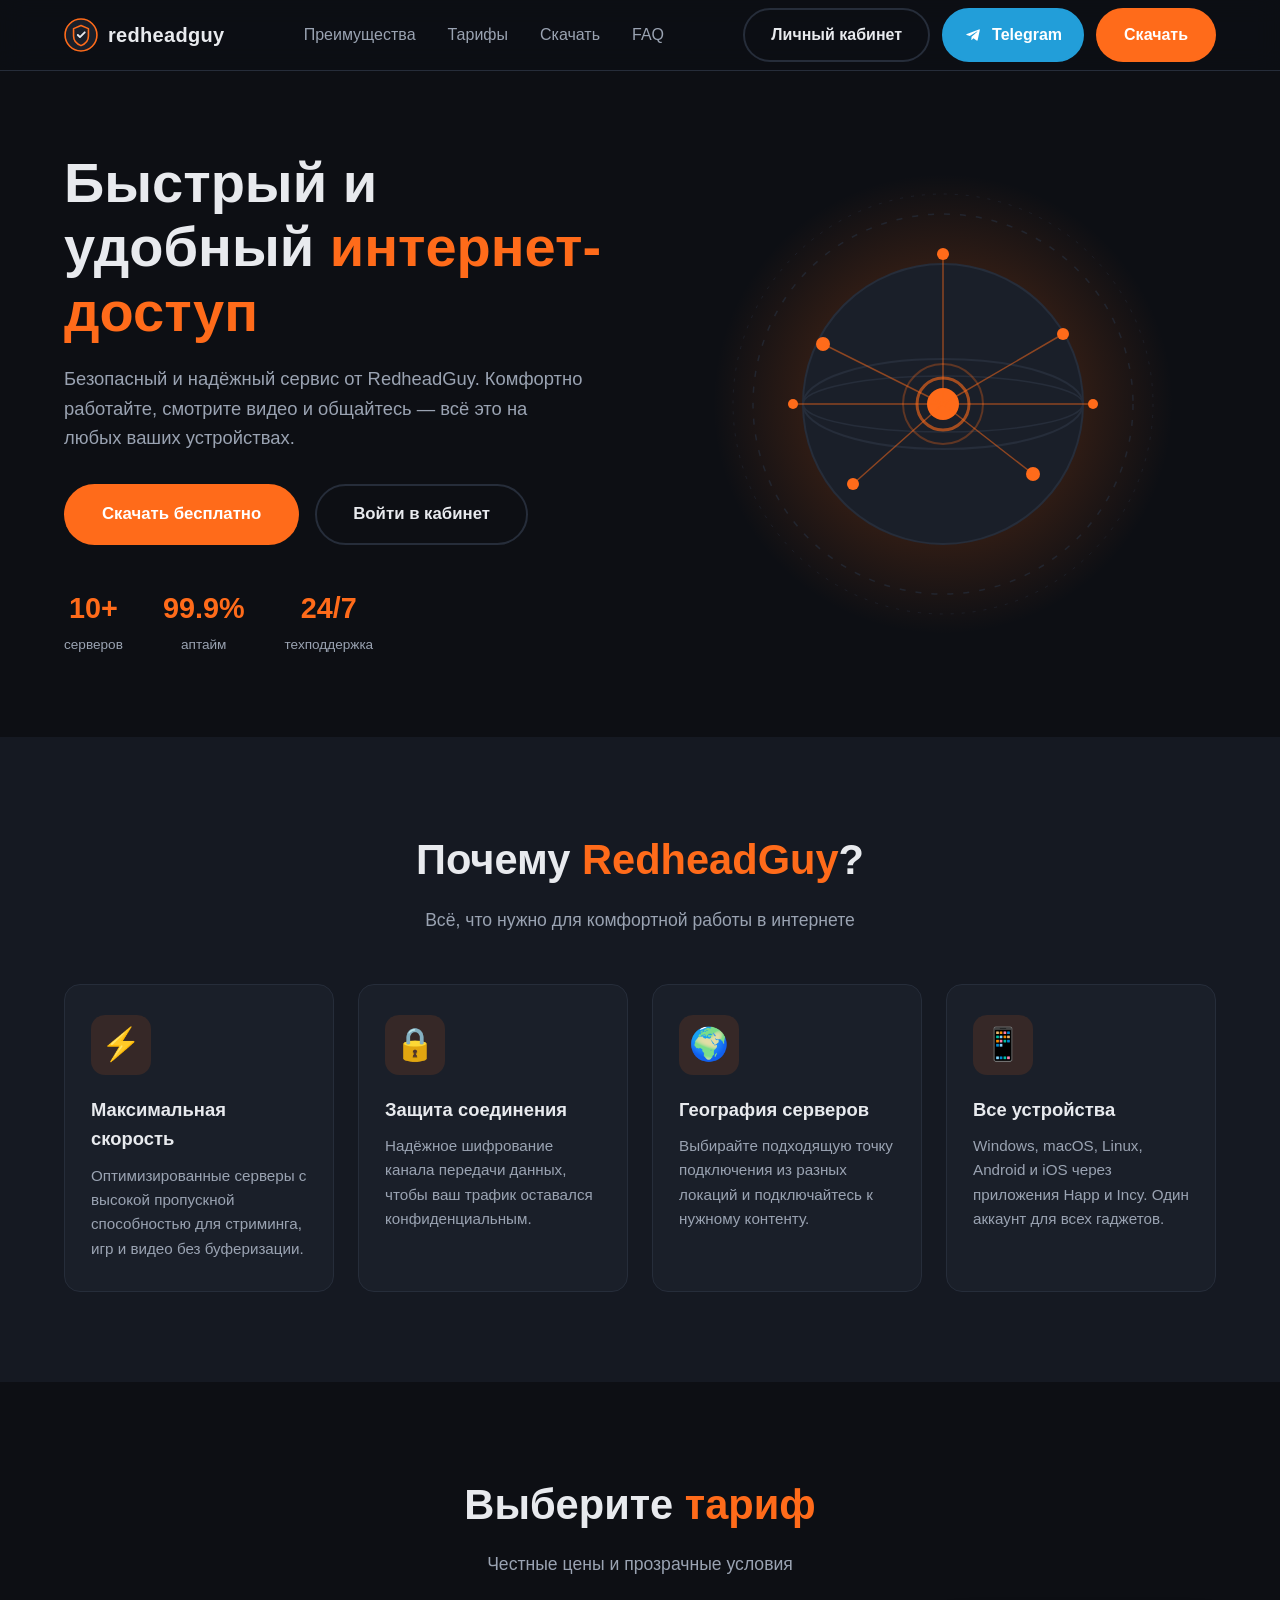
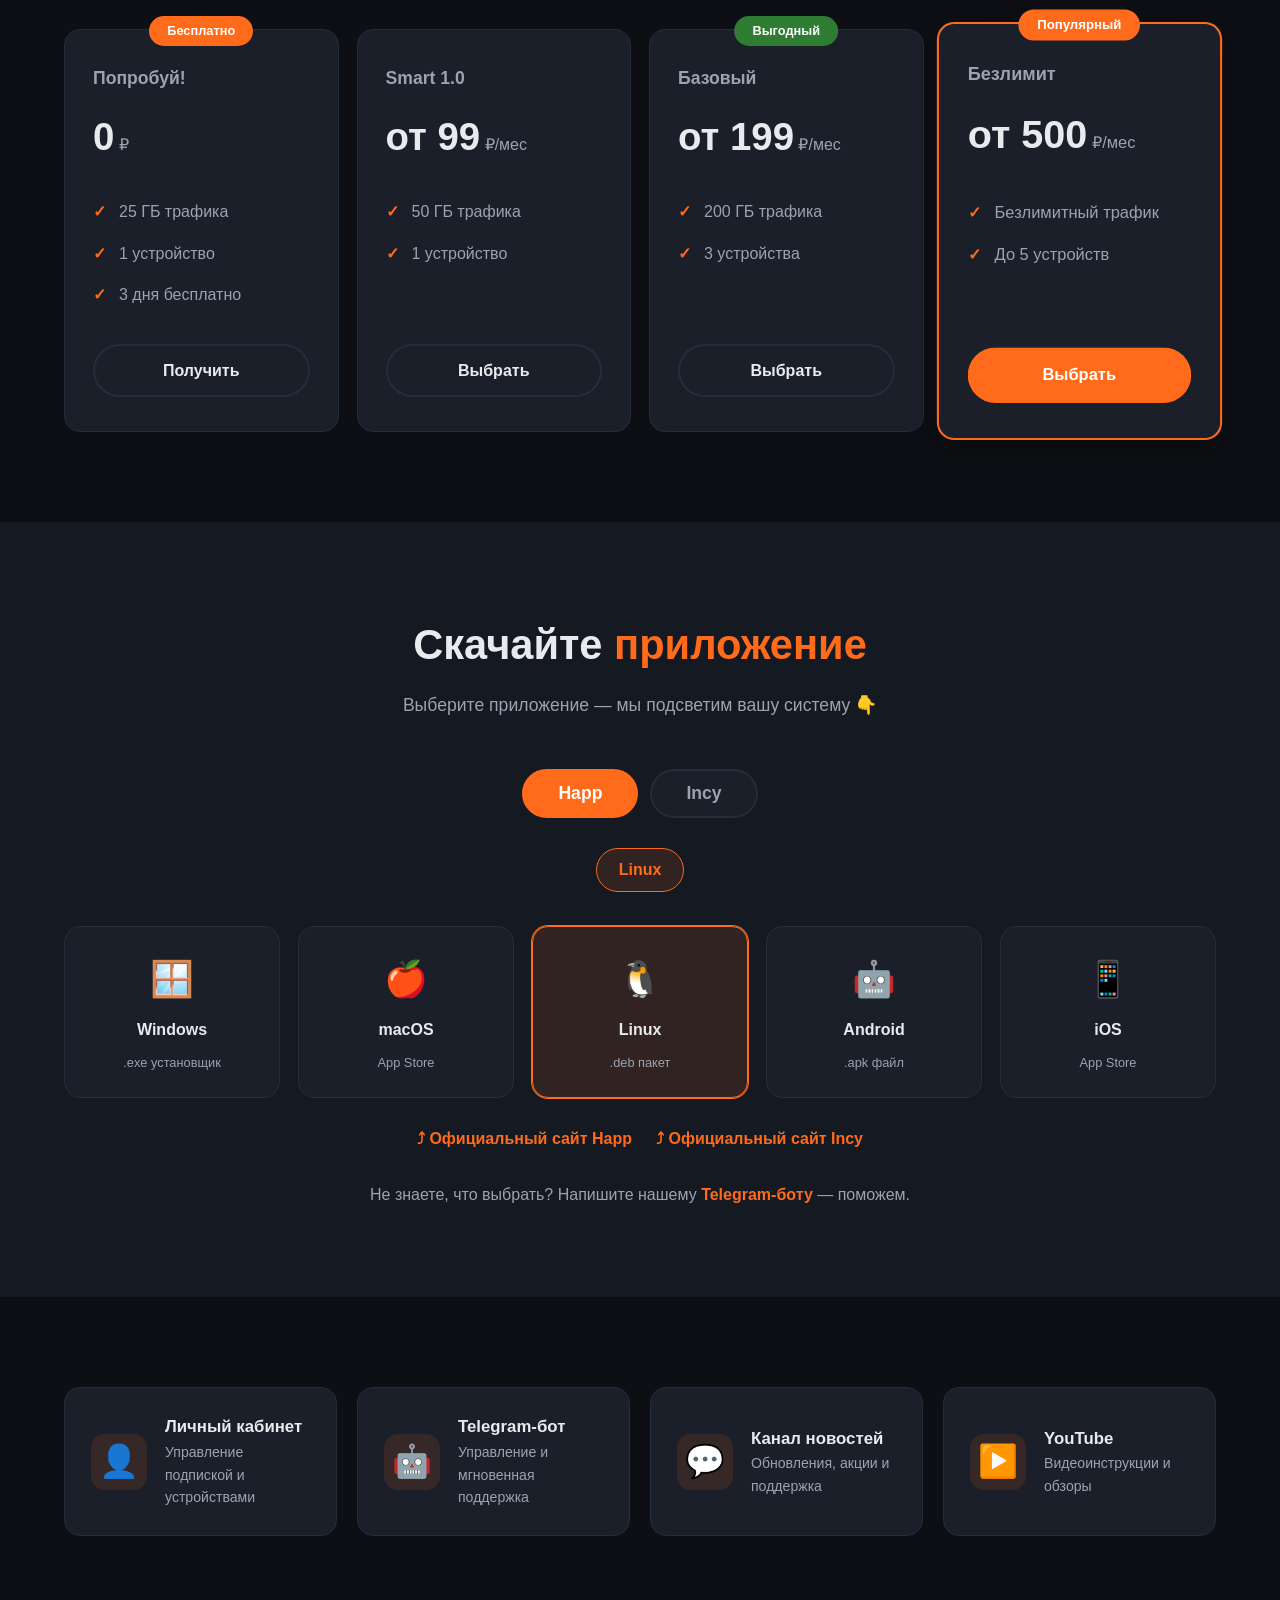
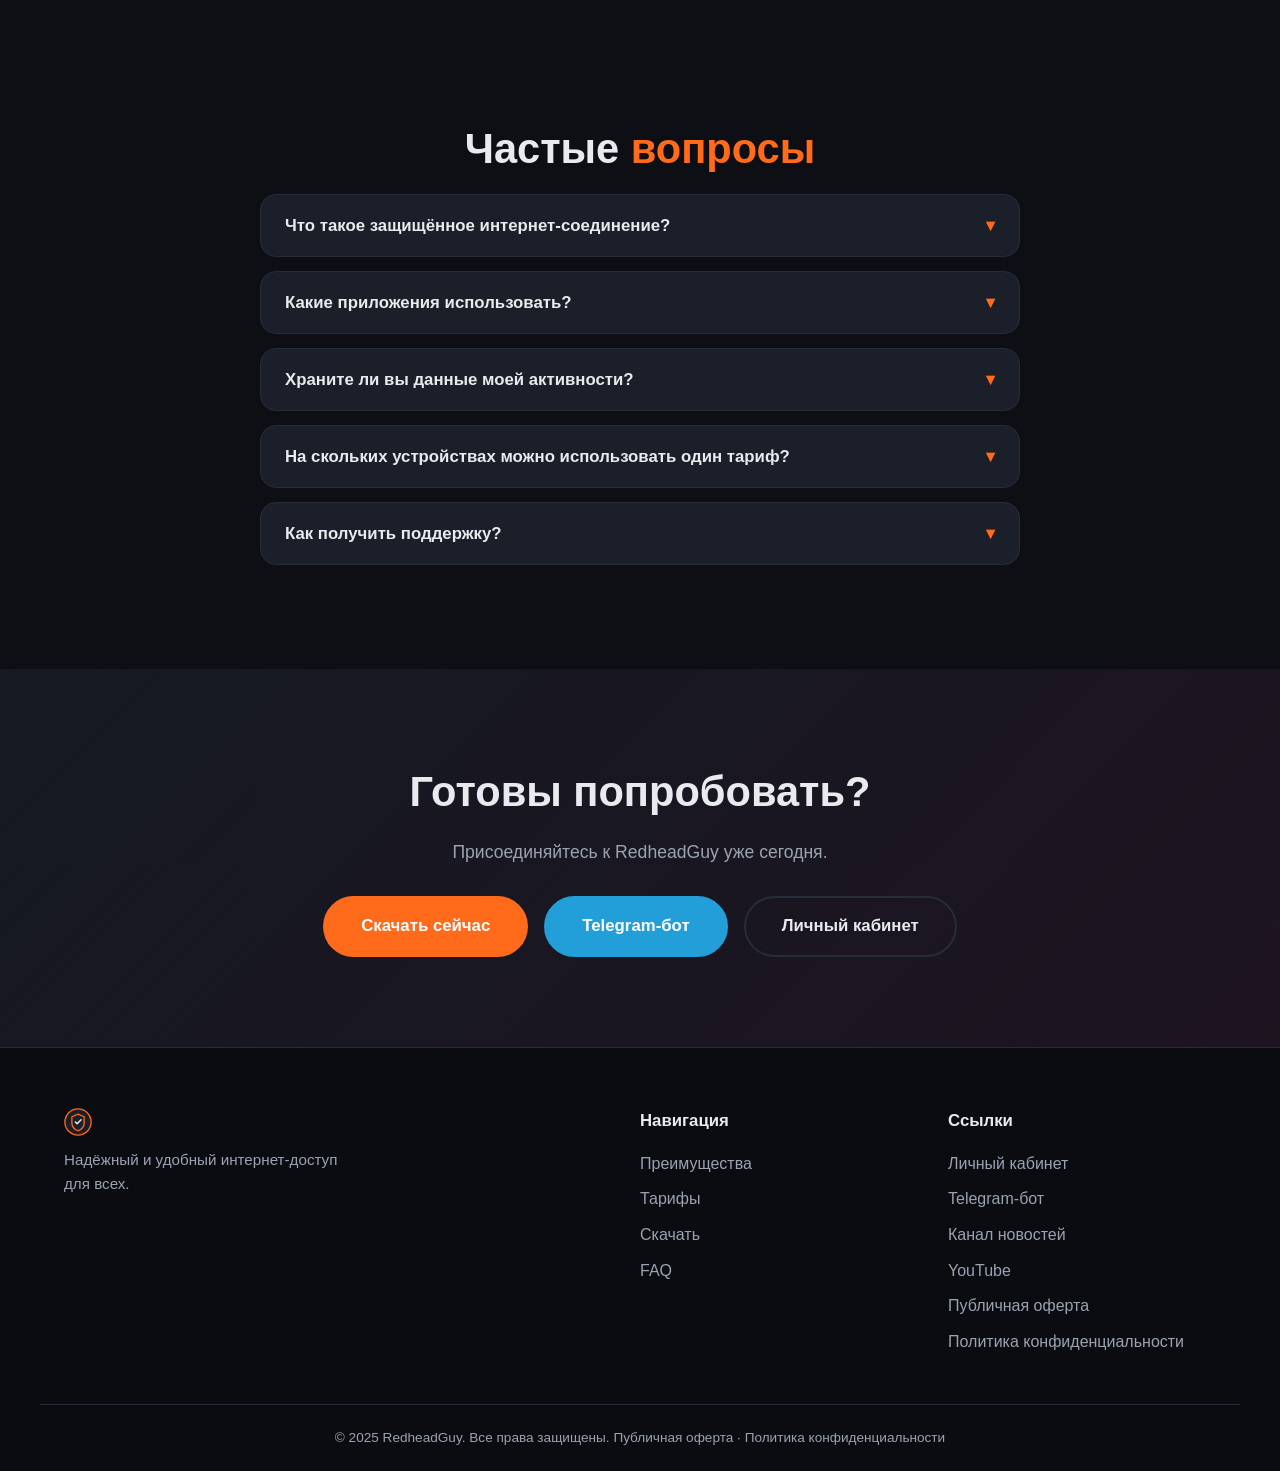
==== index.html @ c149d801 "Обновлены бейджи тарифов: Базовый-Выгодный, Безлимит-Популярный" ====
<!DOCTYPE html>
<html lang="ru">
<head>
  <meta charset="UTF-8" />
  <meta name="viewport" content="width=device-width, initial-scale=1.0" />
  <title>RedheadGuy — удобный и безопасный интернет-доступ</title>
  <meta name="description" content="RedheadGuy — быстрый и надёжный интернет-сервис. Комфортный доступ из любой точки, защита данных. Доступно на всех устройствах через приложения Happ и Incy." />

  <link rel="icon" type="image/svg+xml" href="assets/favicon.svg" />
  <link rel="stylesheet" href="css/style.css" />
</head>
<body>

  <header class="header" id="header">
    <div class="container header__inner">
      <a href="#" class="logo">
        <img src="assets/logo.svg" alt="RedheadGuy" class="logo__img" />
        <span class="logo__text">redheadguy</span>
      </a>

      <nav class="nav" id="nav">
        <a href="#features" class="nav__link">Преимущества</a>
        <a href="#pricing" class="nav__link">Тарифы</a>
        <a href="#download" class="nav__link">Скачать</a>
        <a href="#faq" class="nav__link">FAQ</a>
      </nav>

      <div class="header__actions">
        <a href="https://cabinet.redheadguy.ru/" target="_blank" rel="noopener" class="btn btn--ghost">Личный кабинет</a>
        <a href="https://t.me/redheadguy_bot" target="_blank" rel="noopener" class="btn btn--telegram btn--icon">
          <svg class="btn__icon" viewBox="0 0 24 24" width="18" height="18" fill="currentColor" aria-hidden="true">
            <path d="M9.78 18.65l.28-4.23 7.68-6.92c.34-.31-.07-.46-.52-.19L7.74 13.3 3.64 12c-.88-.25-.89-.86.2-1.3l15.97-6.16c.73-.33 1.43.18 1.15 1.3l-2.72 12.81c-.19.91-.74 1.13-1.5.71L12.6 16.3l-1.99 1.93c-.23.23-.42.42-.83.42z"/>
          </svg>
          Telegram
        </a>
        <a href="#download" class="btn btn--primary">Скачать</a>
        <button class="nav-toggle" id="navToggle" aria-label="Меню" aria-expanded="false">
          <span></span><span></span><span></span>
        </button>
      </div>
    </div>
  </header>

  <section class="hero">
    <div class="container hero__inner">
      <div class="hero__content">
        <h1 class="hero__title">
          Быстрый и удобный <span class="accent">интернет-доступ</span>
          
        </h1>
        <p class="hero__subtitle">
          Безопасный и надёжный сервис от RedheadGuy. Комфортно работайте,
          смотрите видео и общайтесь — всё это на любых ваших устройствах.
        </p>
        <div class="hero__buttons">
          <a href="#download" class="btn btn--primary btn--large">Скачать бесплатно</a>
          <a href="https://cabinet.redheadguy.ru/" target="_blank" rel="noopener" class="btn btn--ghost btn--large">Войти в кабинет</a>
        </div>
        <div class="hero__stats">
          <div class="stat">
            <span class="stat__num">10+</span>
            <span class="stat__label">серверов</span>
          </div>
          <div class="stat">
            <span class="stat__num">99.9%</span>
            <span class="stat__label">аптайм</span>
          </div>
          <div class="stat">
            <span class="stat__num">24/7</span>
            <span class="stat__label">техподдержка</span>
          </div>
        </div>
      </div>

      <div class="hero__visual">
        <img src="assets/hero-art.svg" alt="" class="hero__art" />
      </div>
    </div>
  </section>

  <section class="features section" id="features">
    <div class="container">
      <h2 class="section__title">Почему <span class="accent">RedheadGuy</span>?</h2>
      <p class="section__subtitle">Всё, что нужно для комфортной работы в интернете</p>

      <div class="features__grid">
        <div class="feature-card">
          <div class="feature-card__icon">⚡</div>
          <h3 class="feature-card__title">Максимальная скорость</h3>
          <p class="feature-card__text">Оптимизированные серверы с высокой пропускной способностью для стриминга, игр и видео без буферизации.</p>
        </div>

        <div class="feature-card">
          <div class="feature-card__icon">🔒</div>
          <h3 class="feature-card__title">Защита соединения</h3>
          <p class="feature-card__text">Надёжное шифрование канала передачи данных, чтобы ваш трафик оставался конфиденциальным.</p>
        </div>

        <div class="feature-card">
          <div class="feature-card__icon">🌍</div>
          <h3 class="feature-card__title">География серверов</h3>
          <p class="feature-card__text">Выбирайте подходящую точку подключения из разных локаций и подключайтесь к нужному контенту.</p>
        </div>

        <div class="feature-card">
          <div class="feature-card__icon">📱</div>
          <h3 class="feature-card__title">Все устройства</h3>
          <p class="feature-card__text">Windows, macOS, Linux, Android и iOS через приложения Happ и Incy. Один аккаунт для всех гаджетов.</p>
        </div>
      </div>
    </div>
  </section>

  <section class="pricing section" id="pricing">
    <div class="container">
      <h2 class="section__title">Выберите <span class="accent">тариф</span></h2>
      <p class="section__subtitle">Честные цены и прозрачные условия</p>

      <div class="pricing__grid pricing__grid--4">

        <!-- Попробуй -->
        <div class="price-card price-card--try">
          <span class="price-card__badge">Бесплатно</span>
          <h3 class="price-card__name">Попробуй!</h3>
          <div class="price-card__cost">
            <span class="price-card__value">0</span>
            <span class="price-card__currency">₽</span>
          </div>
          <ul class="price-card__list">
            <li>25 ГБ трафика</li>
            <li>1 устройство</li>
            <li>3 дня бесплатно</li>
          </ul>
          <a href="https://t.me/redheadguy_bot" target="_blank" rel="noopener" class="btn btn--outline price-card__btn">Получить</a>
        </div>

        <!-- Smart 1.0 -->
        <div class="price-card">
          <h3 class="price-card__name">Smart 1.0</h3>
          <div class="price-card__cost">
            <span class="price-card__value">от 99</span>
            <span class="price-card__currency">₽/мес</span>
          </div>
          <ul class="price-card__list">
            <li>50 ГБ трафика</li>
            <li>1 устройство</li>
          </ul>
          <a href="https://cabinet.redheadguy.ru/" target="_blank" rel="noopener" class="btn btn--outline price-card__btn">Выбрать</a>
        </div>

        <!-- Базовый -->
        <div class="price-card">
          <span class="price-card__badge price-card__badge--alt">Выгодный</span>
          <h3 class="price-card__name">Базовый</h3>
          <div class="price-card__cost">
            <span class="price-card__value">от 199</span>
            <span class="price-card__currency">₽/мес</span>
          </div>
          <ul class="price-card__list">
            <li>200 ГБ трафика</li>
            <li>3 устройства</li>
          </ul>
          <a href="https://cabinet.redheadguy.ru/" target="_blank" rel="noopener" class="btn btn--outline price-card__btn">Выбрать</a>
        </div>

        <!-- Безлимит (популярный) -->
        <div class="price-card price-card--featured">
          <span class="price-card__badge">Популярный</span>
          <h3 class="price-card__name">Безлимит</h3>
          <div class="price-card__cost">
            <span class="price-card__value">от 500</span>
            <span class="price-card__currency">₽/мес</span>
          </div>
          <ul class="price-card__list">
            <li>Безлимитный трафик</li>
            <li>До 5 устройств</li>
          </ul>
          <a href="https://cabinet.redheadguy.ru/" target="_blank" rel="noopener" class="btn btn--primary price-card__btn">Выбрать</a>
        </div>
      </div>
    </div>
  </section>

  <section class="download section" id="download">
    <div class="container">
      <h2 class="section__title">Скачайте <span class="accent">приложение</span></h2>
      <p class="section__subtitle">Выберите приложение — мы подсветим вашу систему 👇</p>

      <!-- Переключатель приложений -->
      <div class="app-tabs">
        <button class="app-tab app-tab--active" data-app="happ">Happ</button>
        <button class="app-tab" data-app="incy">Incy</button>
      </div>

      <div class="download__os-hint" id="osHint">
        <span class="download__os-name" id="osName">Ваша система</span>
      </div>

      <!-- Happ -->
      <div class="download__grid download__grid--active" data-app-panel="happ">
        <a href="https://github.com/Happ-proxy/happ-desktop/releases/latest/download/setup-Happ.x64.exe" target="_blank" rel="noopener" class="dl-card" data-os="Windows">
          <div class="dl-card__icon">🪟</div>
          <span class="dl-card__name">Windows</span>
          <span class="dl-card__desc">.exe установщик</span>
        </a>

        <a href="https://apps.apple.com/ru/app/happ-proxy-utility/id6783623643" target="_blank" rel="noopener" class="dl-card" data-os="macOS">
          <div class="dl-card__icon">🍎</div>
          <span class="dl-card__name">macOS</span>
          <span class="dl-card__desc">App Store</span>
        </a>

        <a href="https://github.com/Happ-proxy/happ-desktop/releases/latest/download/Happ.linux.x64.deb" target="_blank" rel="noopener" class="dl-card" data-os="Linux">
          <div class="dl-card__icon">🐧</div>
          <span class="dl-card__name">Linux</span>
          <span class="dl-card__desc">.deb пакет</span>
        </a>

        <a href="https://github.com/Happ-proxy/happ-android/releases/latest/download/Happ.apk" target="_blank" rel="noopener" class="dl-card" data-os="Android">
          <div class="dl-card__icon">🤖</div>
          <span class="dl-card__name">Android</span>
          <span class="dl-card__desc">.apk файл</span>
        </a>

        <a href="https://apps.apple.com/ru/app/happ-proxy-utility/id6783623643" target="_blank" rel="noopener" class="dl-card" data-os="iOS">
          <div class="dl-card__icon">📱</div>
          <span class="dl-card__name">iOS</span>
          <span class="dl-card__desc">App Store</span>
        </a>
      </div>

      <!-- Incy -->
      <div class="download__grid" data-app-panel="incy">
        <a href="https://github.com/INCY-DEV/incy-platforms/releases" target="_blank" rel="noopener" class="dl-card" data-os="Windows">
          <div class="dl-card__icon">🪟</div>
          <span class="dl-card__name">Windows</span>
          <span class="dl-card__desc">смотреть релизы</span>
        </a>

        <a href="https://github.com/INCY-DEV/incy-platforms/releases" target="_blank" rel="noopener" class="dl-card" data-os="macOS">
          <div class="dl-card__icon">🍎</div>
          <span class="dl-card__name">macOS</span>
          <span class="dl-card__desc">смотреть релизы</span>
        </a>

        <a href="https://github.com/INCY-DEV/incy-platforms/releases" target="_blank" rel="noopener" class="dl-card" data-os="Linux">
          <div class="dl-card__icon">🐧</div>
          <span class="dl-card__name">Linux</span>
          <span class="dl-card__desc">смотреть релизы</span>
        </a>

        <a href="https://play.google.com/store/apps/details?id=llc.itdev.incy&hl=ru" target="_blank" rel="noopener" class="dl-card" data-os="Android">
          <div class="dl-card__icon">🤖</div>
          <span class="dl-card__name">Android</span>
          <span class="dl-card__desc">Google Play</span>
        </a>

        <a href="https://apps.apple.com/us/app/incy/id6756943388" target="_blank" rel="noopener" class="dl-card" data-os="iOS">
          <div class="dl-card__icon">📱</div>
          <span class="dl-card__name">iOS</span>
          <span class="dl-card__desc">App Store</span>
        </a>
      </div>

      <div class="app-sites">
        <a href="https://www.happ.su/main/ru" target="_blank" rel="noopener" class="app-site">⤴ Официальный сайт Happ</a>
        <a href="https://incy.cc/" target="_blank" rel="noopener" class="app-site">⤴ Официальный сайт Incy</a>
      </div>

      <p class="download__note">
        Не знаете, что выбрать? Напишите нашему <a href="https://t.me/redheadguy_bot" target="_blank" rel="noopener">Telegram-боту</a> — поможем.
      </p>
    </div>
  </section>

  <section class="links section">
    <div class="container links__grid">
      <a href="https://cabinet.redheadguy.ru/" target="_blank" rel="noopener" class="link-card">
        <div class="link-card__icon">👤</div>
        <div class="link-card__info">
          <h3 class="link-card__title">Личный кабинет</h3>
          <p class="link-card__text">Управление подпиской и устройствами</p>
        </div>
      </a>

      <a href="https://t.me/redheadguy_bot" target="_blank" rel="noopener" class="link-card">
        <div class="link-card__icon">🤖</div>
        <div class="link-card__info">
          <h3 class="link-card__title">Telegram-бот</h3>
          <p class="link-card__text">Управление и мгновенная поддержка</p>
        </div>
      </a>

      <a href="https://t.me/+WFtEtlUOzMc1NTAy" target="_blank" rel="noopener" class="link-card">
        <div class="link-card__icon">💬</div>
        <div class="link-card__info">
          <h3 class="link-card__title">Канал новостей</h3>
          <p class="link-card__text">Обновления, акции и поддержка</p>
        </div>
      </a>

      <a href="https://www.youtube.com/channel/UCjN3skKnPLDifWg9TrlGOgA/" target="_blank" rel="noopener" class="link-card">
        <div class="link-card__icon">▶️</div>
        <div class="link-card__info">
          <h3 class="link-card__title">YouTube</h3>
          <p class="link-card__text">Видеоинструкции и обзоры</p>
        </div>
      </a>
    </div>
  </section>

  <section class="faq section" id="faq">
    <div class="container">
      <h2 class="section__title">Частые <span class="accent">вопросы</span></h2>

      <div class="faq__list">
        <div class="faq-item">
          <button class="faq-item__question">Что такое защищённое интернет-соединение?<span class="faq-item__arrow">▾</span></button>
          <div class="faq-item__answer">Сервис создаёт защищённый канал между вашим устройством и интернетом, повышая безопасность передачи данных и позволяя подключаться через оптимальную точку доступа.</div>
        </div>

        <div class="faq-item">
          <button class="faq-item__question">Какие приложения использовать?<span class="faq-item__arrow">▾</span></button>
          <div class="faq-item__answer">Для подключения рекомендуем приложения <a href="https://www.happ.su/main/ru" target="_blank" rel="noopener">Happ</a> или <a href="https://incy.cc/" target="_blank" rel="noopener">Incy</a> — они доступны на всех платформах: Windows, macOS, Linux, Android и iOS.</div>
        </div>

        <div class="faq-item">
          <button class="faq-item__question">Храните ли вы данные моей активности?<span class="faq-item__arrow">▾</span></button>
          <div class="faq-item__answer">Нет. Мы не сохраняем информацию о том, какие сайты вы посещаете и какой контент просматриваете, и не передаём её третьим лицам.</div>
        </div>

        <div class="faq-item">
          <button class="faq-item__question">На скольких устройствах можно использовать один тариф?<span class="faq-item__arrow">▾</span></button>
          <div class="faq-item__answer">Всё зависит от тарифа: на тарифе «Smart 1.0» — 1 устройство, на «Базовом» — до 3 устройств, а на «Безлимите» — до 5. Также есть бесплатный вариант «Попробуй» для теста.</div>
        </div>

        <div class="faq-item">
          <button class="faq-item__question">Как получить поддержку?<span class="faq-item__arrow">▾</span></button>
          <div class="faq-item__answer">Напишите нашему Telegram-боту <a href="https://t.me/redheadguy_bot" target="_blank" rel="noopener">@redheadguy_bot</a> или присоединитесь к нашему <a href="https://t.me/+WFtEtlUOzMc1NTAy" target="_blank" rel="noopener">каналу поддержки</a> — ответим быстро и поможем решить любую проблему.</div>
        </div>
      </div>
    </div>
  </section>

  <section class="cta section">
    <div class="container cta__inner">
      <h2 class="cta__title">Готовы попробовать?</h2>
      <p class="cta__text">Присоединяйтесь к RedheadGuy уже сегодня.</p>
      <div class="cta__buttons">
        <a href="#download" class="btn btn--primary btn--large">Скачать сейчас</a>
        <a href="https://t.me/redheadguy_bot" target="_blank" rel="noopener" class="btn btn--telegram btn--large">Telegram-бот</a>
        <a href="https://cabinet.redheadguy.ru/" target="_blank" rel="noopener" class="btn btn--ghost btn--large">Личный кабинет</a>
      </div>
    </div>
  </section>

  <footer class="footer">
    <div class="container footer__inner">
      <div class="footer__brand">
        <img src="assets/logo.svg" alt="" class="footer__logo" />
        <p class="footer__desc">Надёжный и удобный интернет-доступ для всех.</p>
      </div>

      <div class="footer__col">
        <h4 class="footer__heading">Навигация</h4>
        <a href="#features" class="footer__link">Преимущества</a>
        <a href="#pricing" class="footer__link">Тарифы</a>
        <a href="#download" class="footer__link">Скачать</a>
        <a href="#faq" class="footer__link">FAQ</a>
      </div>

      <div class="footer__col">
        <h4 class="footer__heading">Ссылки</h4>
        <a href="https://cabinet.redheadguy.ru/" target="_blank" rel="noopener" class="footer__link">Личный кабинет</a>
        <a href="https://t.me/redheadguy_bot" target="_blank" rel="noopener" class="footer__link">Telegram-бот</a>
        <a href="https://t.me/+WFtEtlUOzMc1NTAy" target="_blank" rel="noopener" class="footer__link">Канал новостей</a>
        <a href="https://www.youtube.com/channel/UCjN3skKnPLDifWg9TrlGOgA/" target="_blank" rel="noopener" class="footer__link">YouTube</a>
        <a href="offer.html" class="footer__link">Публичная оферта</a>
        <a href="privacy.html" class="footer__link">Политика конфиденциальности</a>
      </div>
    </div>
    <div class="container footer__bottom">
      <span>© 2025 RedheadGuy. Все права защищены.</span>
      <span class="footer__legal"><a href="offer.html">Публичная оферта</a> · <a href="privacy.html">Политика конфиденциальности</a></span>
    </div>
  </footer>

  <script src="js/main.js"></script>
</body>
</html>
---- css/style.css ----
/* ============================================
   Uncensored — тёмная тема с оранжевым акцентом
   ============================================ */

/* ---------- Переменные / цвета ---------- */
:root {
  --bg: #0d0f14;            /* основной фон */
  --bg-alt: #151922;        /* вторичный фон */
  --bg-card: #1a1f29;       /* фон карточек */
  --border: #262d3a;        /* границы */
  --text: #e8eaee;          /* основной текст */
  --text-muted: #9aa3b2;    /* приглушённый текст */
  --accent: #ff6b1a;        /* оранжевый акцент */
  --accent-hover: #ff8438;
  --accent-soft: rgba(255, 107, 26, 0.12);
  --radius: 16px;
  --shadow: 0 8px 30px rgba(0, 0, 0, 0.35);
  --transition: 0.25s ease;
}

* { margin: 0; padding: 0; box-sizing: border-box; }

html { scroll-behavior: smooth; }

body {
  font-family: -apple-system, BlinkMacSystemFont, "Segoe UI", Roboto, Helvetica, Arial, sans-serif;
  background: var(--bg);
  color: var(--text);
  line-height: 1.6;
  overflow-x: hidden;
}

img { max-width: 100%; display: block; }
a { color: inherit; text-decoration: none; }

.container {
  width: 100%;
  max-width: 1200px;
  margin: 0 auto;
  padding: 0 24px;
}

.section { padding: 90px 0; }

.accent { color: var(--accent); }

.section__title {
  font-size: clamp(1.8rem, 4vw, 2.6rem);
  font-weight: 800;
  text-align: center;
  margin-bottom: 12px;
}

.section__subtitle {
  text-align: center;
  color: var(--text-muted);
  font-size: 1.1rem;
  margin-bottom: 50px;
}

/* ---------- Кнопки ---------- */
.btn {
  display: inline-flex;
  align-items: center;
  justify-content: center;
  gap: 8px;
  padding: 12px 26px;
  border-radius: 999px;
  font-weight: 600;
  font-size: 1rem;
  cursor: pointer;
  border: 2px solid transparent;
  transition: var(--transition);
  white-space: nowrap;
}

.btn--primary {
  background: var(--accent);
  color: #fff;
}
.btn--primary:hover { background: var(--accent-hover); transform: translateY(-2px); }

.btn--ghost {
  background: transparent;
  border-color: var(--border);
  color: var(--text);
}
.btn--ghost:hover { border-color: var(--accent); color: var(--accent); }

.btn--telegram {
  background: #229ed9;
  border-color: #229ed9;
  color: #fff;
}
.btn--telegram:hover { background: #1d8cc0; border-color: #1d8cc0; transform: translateY(-2px); }

.btn--icon { padding: 12px 20px; }
.btn__icon { margin-right: 2px; }

.btn--outline {
  background: transparent;
  border: 2px solid var(--border);
  color: var(--text);
  width: 100%;
}
.btn--outline:hover { border-color: var(--accent); color: var(--accent); }

.btn--large { padding: 15px 36px; font-size: 1.05rem; }

/* ---------- Шапка ---------- */
.header {
  position: sticky;
  top: 0;
  z-index: 100;
  background: rgba(13, 15, 20, 0.85);
  backdrop-filter: blur(12px);
  border-bottom: 1px solid var(--border);
}

.header__inner {
  display: flex;
  align-items: center;
  justify-content: space-between;
  height: 70px;
}

.logo { display: flex; align-items: center; gap: 10px; }
.logo__img { width: 34px; height: 34px; }
.logo__text { font-weight: 800; font-size: 1.25rem; letter-spacing: 0.3px; }

.nav { display: flex; gap: 32px; }
.nav__link {
  color: var(--text-muted);
  font-weight: 500;
  transition: var(--transition);
}
.nav__link:hover { color: var(--accent); }

.header__actions { display: flex; align-items: center; gap: 12px; }

.nav-toggle {
  display: none;
  background: none;
  border: none;
  cursor: pointer;
  flex-direction: column;
  gap: 5px;
  padding: 6px;
}
.nav-toggle span {
  width: 24px;
  height: 2px;
  background: var(--text);
  transition: var(--transition);
}

/* ---------- Hero ---------- */
.hero { padding: 80px 0; position: relative; overflow: hidden; }

.hero__inner {
  display: grid;
  grid-template-columns: 1fr 1fr;
  align-items: center;
  gap: 60px;
}

.hero__title {
  font-size: clamp(2.2rem, 5vw, 3.5rem);
  font-weight: 800;
  line-height: 1.15;
  margin-bottom: 20px;
}

.hero__subtitle {
  font-size: 1.15rem;
  color: var(--text-muted);
  margin-bottom: 32px;
  max-width: 520px;
}

.hero__buttons { display: flex; gap: 16px; flex-wrap: wrap; margin-bottom: 40px; }

.hero__stats { display: flex; gap: 40px; }
.stat { text-align: center; }
.stat__num { font-size: 1.8rem; font-weight: 800; color: var(--accent); display: block; }
.stat__label { font-size: 0.85rem; color: var(--text-muted); }

.hero__art { width: 100%; max-width: 480px; margin: 0 auto; }

/* ---------- Преимущества ---------- */
.features { background: var(--bg-alt); }

.features__grid {
  display: grid;
  grid-template-columns: repeat(4, 1fr);
  gap: 24px;
}

.feature-card {
  background: var(--bg-card);
  border: 1px solid var(--border);
  border-radius: var(--radius);
  padding: 30px 26px;
  transition: var(--transition);
}
.feature-card:hover { transform: translateY(-6px); border-color: var(--accent); }

.feature-card__icon {
  font-size: 2rem;
  width: 60px;
  height: 60px;
  display: flex;
  align-items: center;
  justify-content: center;
  background: var(--accent-soft);
  border-radius: 14px;
  margin-bottom: 20px;
}

.feature-card__title { font-size: 1.15rem; font-weight: 700; margin-bottom: 10px; }
.feature-card__text { color: var(--text-muted); font-size: 0.95rem; }

/* ---------- Тарифы ---------- */
.pricing__grid {
  display: grid;
  grid-template-columns: repeat(3, 1fr);
  gap: 24px;
  align-items: stretch;
}

.pricing__grid--4 { grid-template-columns: repeat(4, 1fr); gap: 18px; }

.price-card--try { border-style: dashed; }
.price-card--try:hover { border-color: var(--accent); }

.price-card {
  background: var(--bg-card);
  border: 1px solid var(--border);
  border-radius: var(--radius);
  padding: 34px 28px;
  display: flex;
  flex-direction: column;
  position: relative;
  transition: var(--transition);
}

.price-card--featured {
  border-color: var(--accent);
  box-shadow: 0 0 0 1px var(--accent), var(--shadow);
  transform: scale(1.03);
}

.price-card__badge {
  position: absolute;
  top: -14px;
  left: 50%;
  transform: translateX(-50%);
  background: var(--accent);
  color: #fff;
  padding: 5px 18px;
  border-radius: 999px;
  font-size: 0.8rem;
  font-weight: 700;
  white-space: nowrap;
}

.price-card__badge--alt {
  background: #2e7d32; /* зелёный для «Выгодный» */
}

.price-card__name { font-size: 1.1rem; font-weight: 600; color: var(--text-muted); margin-bottom: 14px; }

.price-card__cost { margin-bottom: 24px; }
.price-card__value { font-size: 2.4rem; font-weight: 800; }
.price-card__currency { color: var(--text-muted); }

.price-card__list { list-style: none; margin-bottom: 28px; flex: 1; }
.price-card__list li {
  padding: 8px 0;
  padding-left: 26px;
  position: relative;
  color: var(--text-muted);
}
.price-card__list li::before {
  content: "✓";
  color: var(--accent);
  position: absolute;
  left: 0;
  font-weight: 700;
}

.price-card__btn { width: 100%; }

/* ---------- Скачать ---------- */
.download { background: var(--bg-alt); }

.download__os-hint {
  text-align: center;
  margin-bottom: 34px;
}
.download__os-name {
  display: inline-block;
  background: var(--accent-soft);
  color: var(--accent);
  border: 1px solid var(--accent);
  padding: 8px 22px;
  border-radius: 999px;
  font-weight: 600;
}

.download__grid {
  display: grid;
  grid-template-columns: repeat(5, 1fr);
  gap: 18px;
}

.dl-card {
  background: var(--bg-card);
  border: 1px solid var(--border);
  border-radius: var(--radius);
  padding: 24px 12px;
  text-align: center;
  display: flex;
  flex-direction: column;
  align-items: center;
  gap: 10px;
  transition: var(--transition);
}
.dl-card:hover { border-color: var(--accent); transform: translateY(-4px); }

.dl-card.dl-card--active {
  border-color: var(--accent);
  background: var(--accent-soft);
  box-shadow: 0 0 0 1px var(--accent);
}

.dl-card__icon { font-size: 2.2rem; }
.dl-card__name { font-weight: 700; }
.dl-card__desc { font-size: 0.8rem; color: var(--text-muted); }

.download__note {
  text-align: center;
  margin-top: 30px;
  color: var(--text-muted);
}
.download__note a { color: var(--accent); font-weight: 600; }

/* ---------- Переключатель приложений (Happ / Incy) ---------- */
.app-tabs {
  display: flex;
  justify-content: center;
  gap: 12px;
  margin-bottom: 30px;
}

.app-tab {
  background: var(--bg-card);
  border: 2px solid var(--border);
  color: var(--text-muted);
  padding: 12px 34px;
  border-radius: 999px;
  font-size: 1.1rem;
  font-weight: 700;
  cursor: pointer;
  transition: var(--transition);
}
.app-tab:hover { border-color: var(--accent); color: var(--accent); }

.app-tab--active {
  background: var(--accent);
  border-color: var(--accent);
  color: #fff;
}

/* Панели переключаются */
.download__grid { display: none; }
.download__grid--active { display: grid; }

/* Ссылки на официальные сайты приложений */
.app-sites {
  display: flex;
  justify-content: center;
  gap: 24px;
  flex-wrap: wrap;
  margin-top: 28px;
}
.app-site {
  color: var(--accent);
  font-weight: 600;
  transition: var(--transition);
}
.app-site:hover { opacity: 0.8; }

/* ---------- Ссылки ---------- */
.links__grid {
  display: grid;
  grid-template-columns: repeat(4, 1fr);
  gap: 20px;
}

.link-card {
  background: var(--bg-card);
  border: 1px solid var(--border);
  border-radius: var(--radius);
  padding: 26px;
  display: flex;
  align-items: center;
  gap: 18px;
  transition: var(--transition);
}
.link-card:hover { border-color: var(--accent); transform: translateY(-4px); }

.link-card__icon {
  font-size: 2rem;
  width: 56px;
  height: 56px;
  flex-shrink: 0;
  display: flex;
  align-items: center;
  justify-content: center;
  background: var(--accent-soft);
  border-radius: 14px;
}

.link-card__title { font-weight: 700; font-size: 1.05rem; }
.link-card__text { color: var(--text-muted); font-size: 0.88rem; }

/* ---------- FAQ ---------- */
.faq__list { max-width: 760px; margin: 0 auto; }

.faq-item {
  background: var(--bg-card);
  border: 1px solid var(--border);
  border-radius: var(--radius);
  margin-bottom: 14px;
  overflow: hidden;
}

.faq-item__question {
  width: 100%;
  background: none;
  border: none;
  color: var(--text);
  padding: 20px 24px;
  font-size: 1.05rem;
  font-weight: 600;
  text-align: left;
  cursor: pointer;
  display: flex;
  justify-content: space-between;
  align-items: center;
  gap: 12px;
}

.faq-item__arrow { transition: var(--transition); color: var(--accent); }

.faq-item--open .faq-item__arrow { transform: rotate(180deg); }

.faq-item__answer {
  max-height: 0;
  overflow: hidden;
  padding: 0 24px;
  color: var(--text-muted);
  transition: max-height 0.3s ease, padding 0.3s ease;
}

.faq-item--open .faq-item__answer {
  max-height: 300px;
  padding: 0 24px 20px;
}

.faq-item__answer a { color: var(--accent); }

/* ---------- CTA ---------- */
.cta { background: linear-gradient(135deg, var(--bg-alt), #1d1420); }

.cta__inner { text-align: center; }
.cta__title { font-size: clamp(1.8rem, 4vw, 2.6rem); font-weight: 800; margin-bottom: 12px; }
.cta__text { color: var(--text-muted); margin-bottom: 30px; font-size: 1.1rem; }
.cta__buttons { display: flex; justify-content: center; gap: 16px; flex-wrap: wrap; }

/* ---------- Футер ---------- */
.footer { background: #0a0c10; border-top: 1px solid var(--border); padding-top: 60px; }

.footer__inner {
  display: grid;
  grid-template-columns: 2fr 1fr 1fr;
  gap: 40px;
  padding-bottom: 40px;
}

.footer__logo { width: 28px; height: 28px; margin-bottom: 12px; }
.footer__desc { color: var(--text-muted); max-width: 280px; font-size: 0.95rem; }

.footer__heading { font-size: 1.05rem; font-weight: 700; margin-bottom: 16px; }

.footer__link {
  display: block;
  color: var(--text-muted);
  margin-bottom: 10px;
  transition: var(--transition);
}
.footer__link:hover { color: var(--accent); }

.footer__bottom {
  border-top: 1px solid var(--border);
  padding: 22px 24px;
  text-align: center;
  color: var(--text-muted);
  font-size: 0.85rem;
}

.footer__legal a { color: var(--text-muted); transition: var(--transition); }
.footer__legal a:hover { color: var(--accent); }

/* ---------- Внутренние документальные страницы ---------- */
.page-inner { background: var(--bg); }

.container--narrow { max-width: 820px; }

.page-inner__main { padding: 60px 0 80px; }

.doc__content {
  background: var(--bg-card);
  border: 1px solid var(--border);
  border-radius: var(--radius);
  padding: 48px;
}

.doc__title {
  font-size: clamp(1.8rem, 4vw, 2.4rem);
  font-weight: 800;
  margin-bottom: 12px;
}

.doc__meta { color: var(--text-muted); margin-bottom: 4px; }
.doc__meta a { color: var(--accent); font-weight: 600; }
.doc__meta--muted { font-size: 0.9rem; }

.doc__rule { border: none; border-top: 1px solid var(--border); margin: 28px 0; }

.doc__section { margin-bottom: 32px; }

.doc__h {
  font-size: 1.25rem;
  font-weight: 700;
  color: var(--accent);
  margin-bottom: 14px;
}

.doc__section p {
  color: var(--text-muted);
  line-height: 1.7;
  margin-bottom: 12px;
}

.doc__section ul {
  list-style: none;
  margin: 0 0 12px 20px;
}
.doc__section li {
  color: var(--text-muted);
  padding: 4px 0;
  position: relative;
  padding-left: 20px;
}
.doc__section li::before {
  content: "•";
  color: var(--accent);
  position: absolute;
  left: 0;
  font-weight: 700;
}

.doc__section code {
  background: var(--bg);
  border: 1px solid var(--border);
  border-radius: 6px;
  padding: 2px 7px;
  font-family: ui-monospace, "JetBrains Mono", Menlo, Consolas, monospace;
  color: var(--accent);
}

.doc__footnote {
  color: var(--text);
  font-weight: 600;
  line-height: 1.6;
}

/* Списки внутри документов, где пункты содержат эмодзи-маркеры */
.doc__section ul li::marker { content: none; }

/* ---------- Адаптивность ---------- */
@media (max-width: 992px) {
  .features__grid { grid-template-columns: repeat(2, 1fr); }
  .pricing__grid,
  .pricing__grid--4 { grid-template-columns: 1fr; max-width: 480px; margin: 0 auto; }
  .price-card--featured { transform: none; }
  .download__grid { grid-template-columns: repeat(3, 1fr); }
  .links__grid { grid-template-columns: repeat(2, 1fr); }
  .hero__inner { grid-template-columns: 1fr; text-align: center; }
  .hero__subtitle { margin-left: auto; margin-right: auto; }
  .hero__buttons, .hero__stats { justify-content: center; }
  .footer__inner { grid-template-columns: 1fr 1fr; }
}

@media (max-width: 640px) {
  .nav {
    display: none;
    position: absolute;
    top: 70px;
    left: 0;
    right: 0;
    background: var(--bg);
    border-bottom: 1px solid var(--border);
    flex-direction: column;
    padding: 20px 24px;
    gap: 18px;
  }
  .nav.nav--open { display: flex; }
  .nav-toggle { display: flex; }
  .header__actions .btn--ghost,
  .header__actions .btn--telegram { display: none; }
  .features__grid { grid-template-columns: 1fr; }
  .download__grid { grid-template-columns: repeat(2, 1fr); }
  .links__grid { grid-template-columns: 1fr; }
  .hero__stats { flex-direction: column; gap: 16px; }
  .footer__inner { grid-template-columns: 1fr; }
  .page-inner__main { padding: 30px 0 50px; }
  .doc__content { padding: 28px 20px; }
}
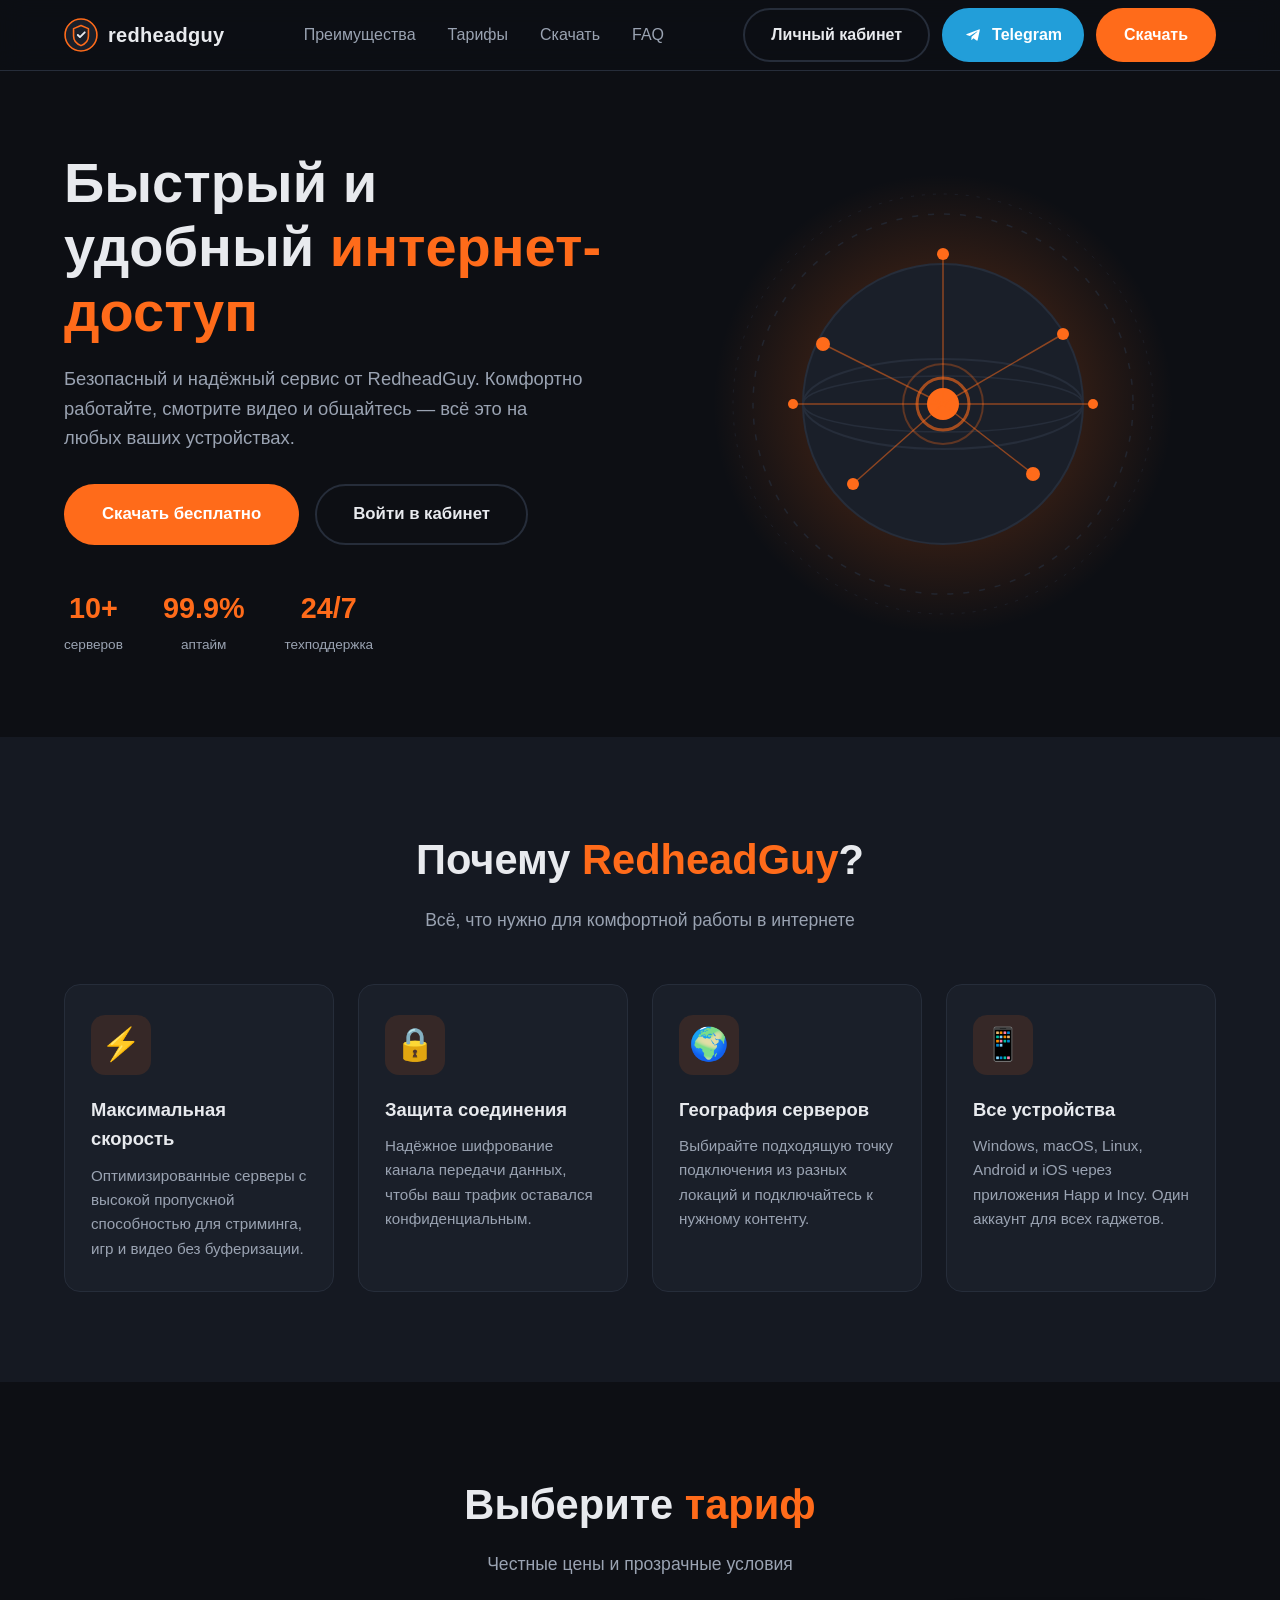
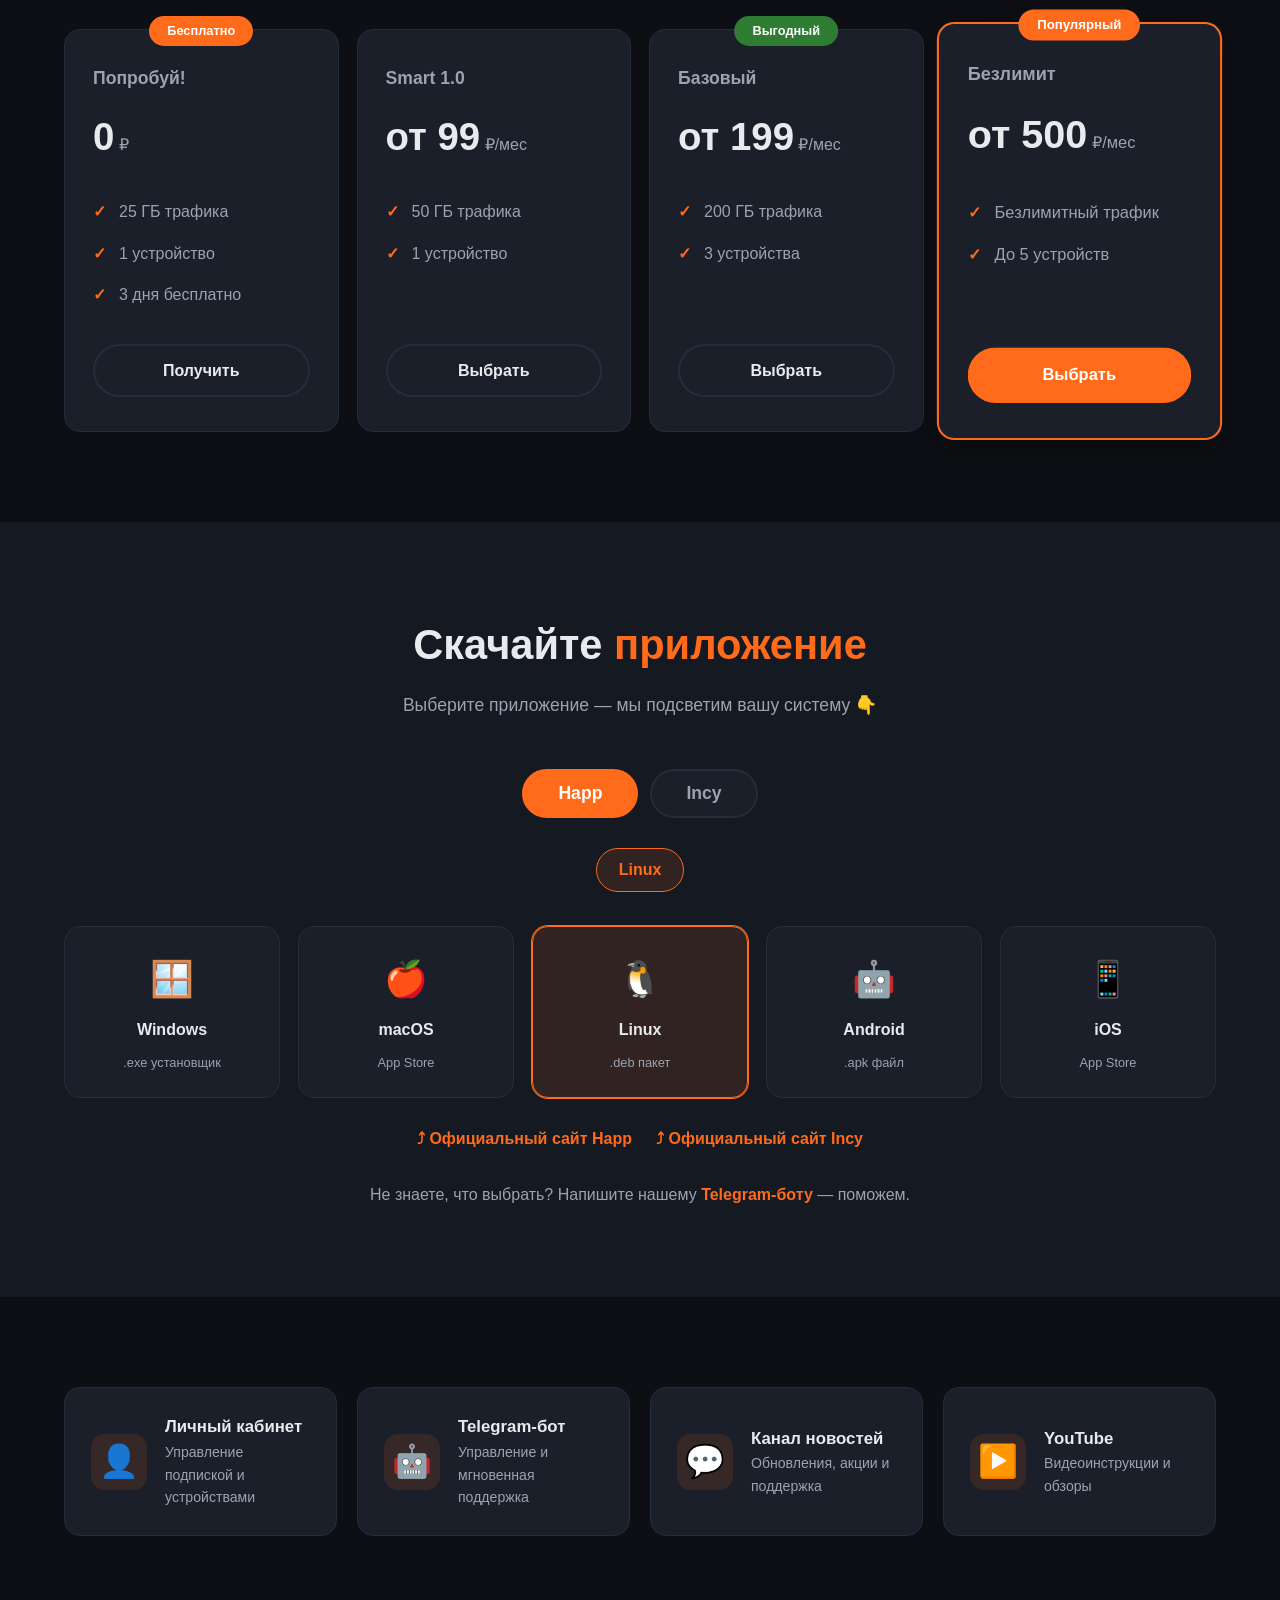
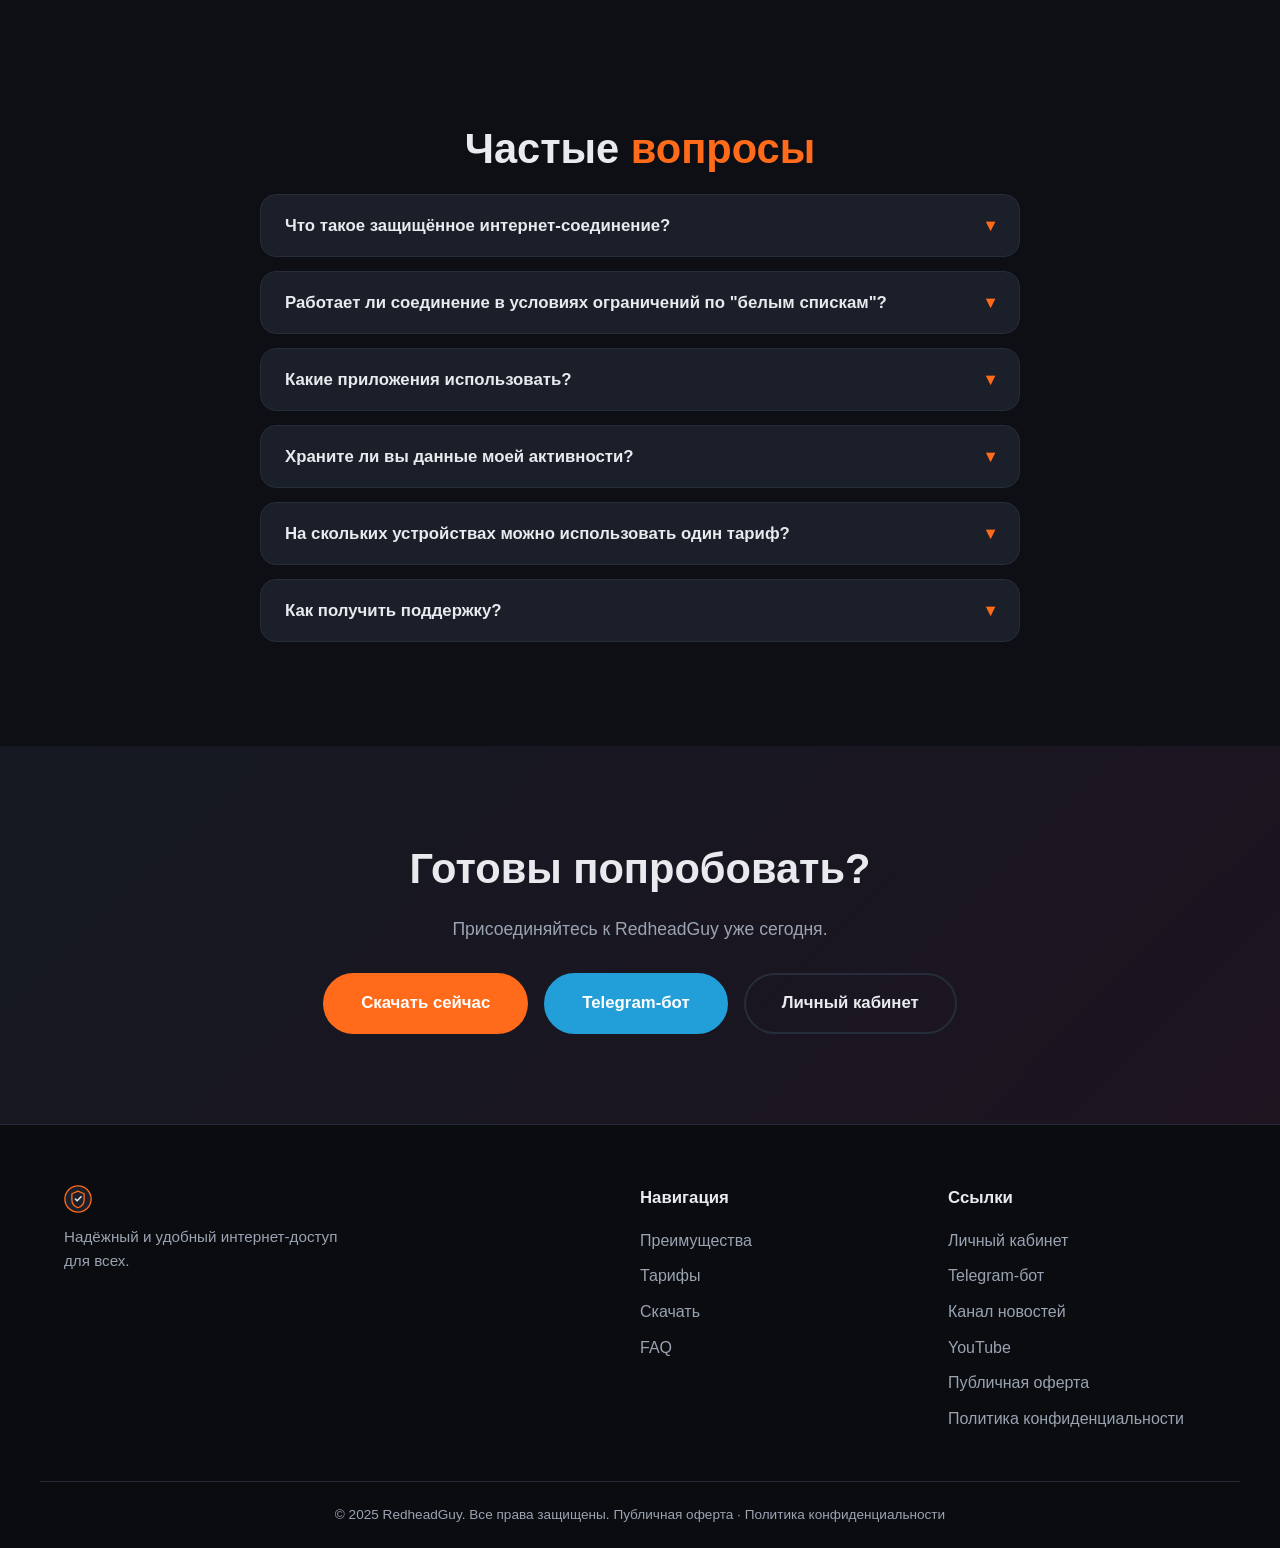
==== commit 9835975d: "Добавлен FAQ о работе с белыми списками" ====
--- a/index.html
+++ b/index.html
@@ -320,6 +320,11 @@
         </div>
 
         <div class="faq-item">
+          <button class="faq-item__question">Работает ли соединение в условиях ограничений по "белым спискам"?<span class="faq-item__arrow">▾</span></button>
+          <div class="faq-item__answer">Да. Сервис использует современные методы маскировки трафика, что позволяет стабильно работать даже в сетях с жёсткими фильтрами и ограничением доступа по "белым спискам". Соединение настраивается под вашу сеть автоматически или с помощью простой рекомендации из поддержки.</div>
+        </div>
+
+        <div class="faq-item">
           <button class="faq-item__question">Какие приложения использовать?<span class="faq-item__arrow">▾</span></button>
           <div class="faq-item__answer">Для подключения рекомендуем приложения <a href="https://www.happ.su/main/ru" target="_blank" rel="noopener">Happ</a> или <a href="https://incy.cc/" target="_blank" rel="noopener">Incy</a> — они доступны на всех платформах: Windows, macOS, Linux, Android и iOS.</div>
         </div>
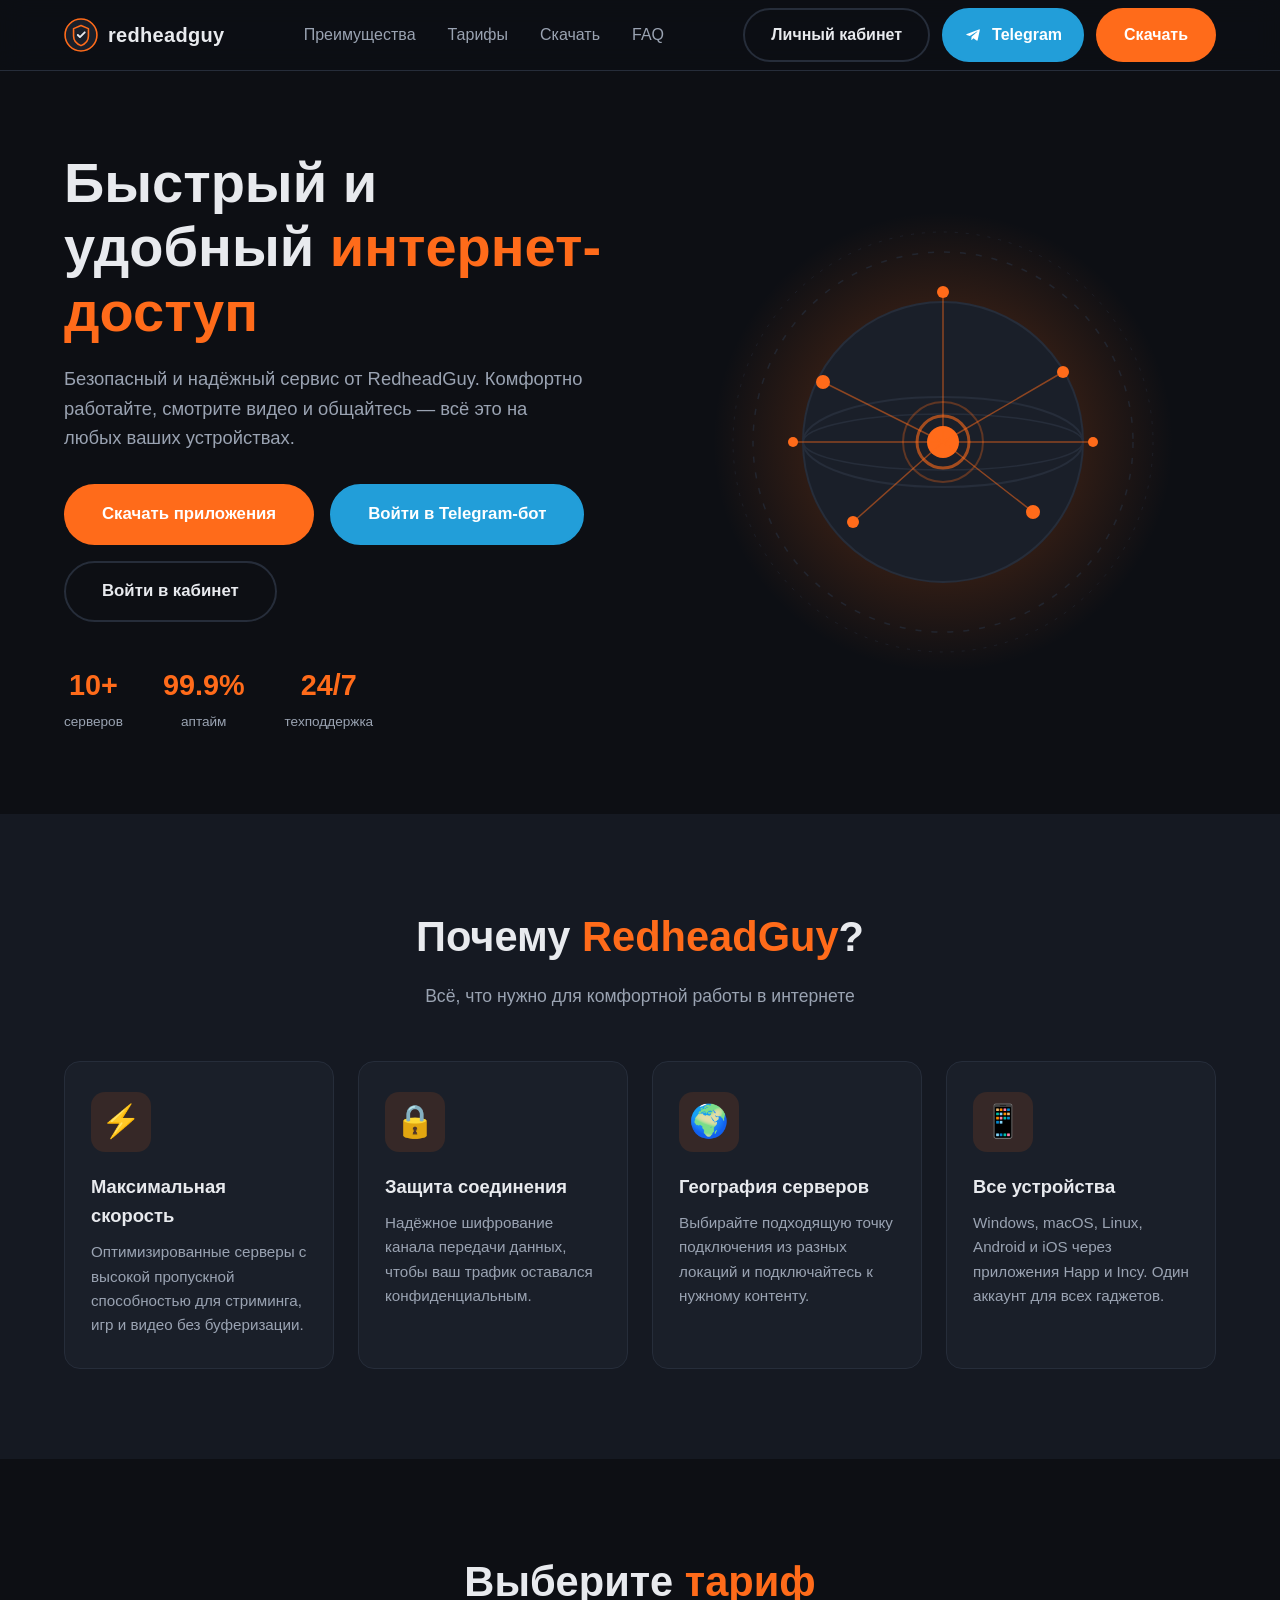
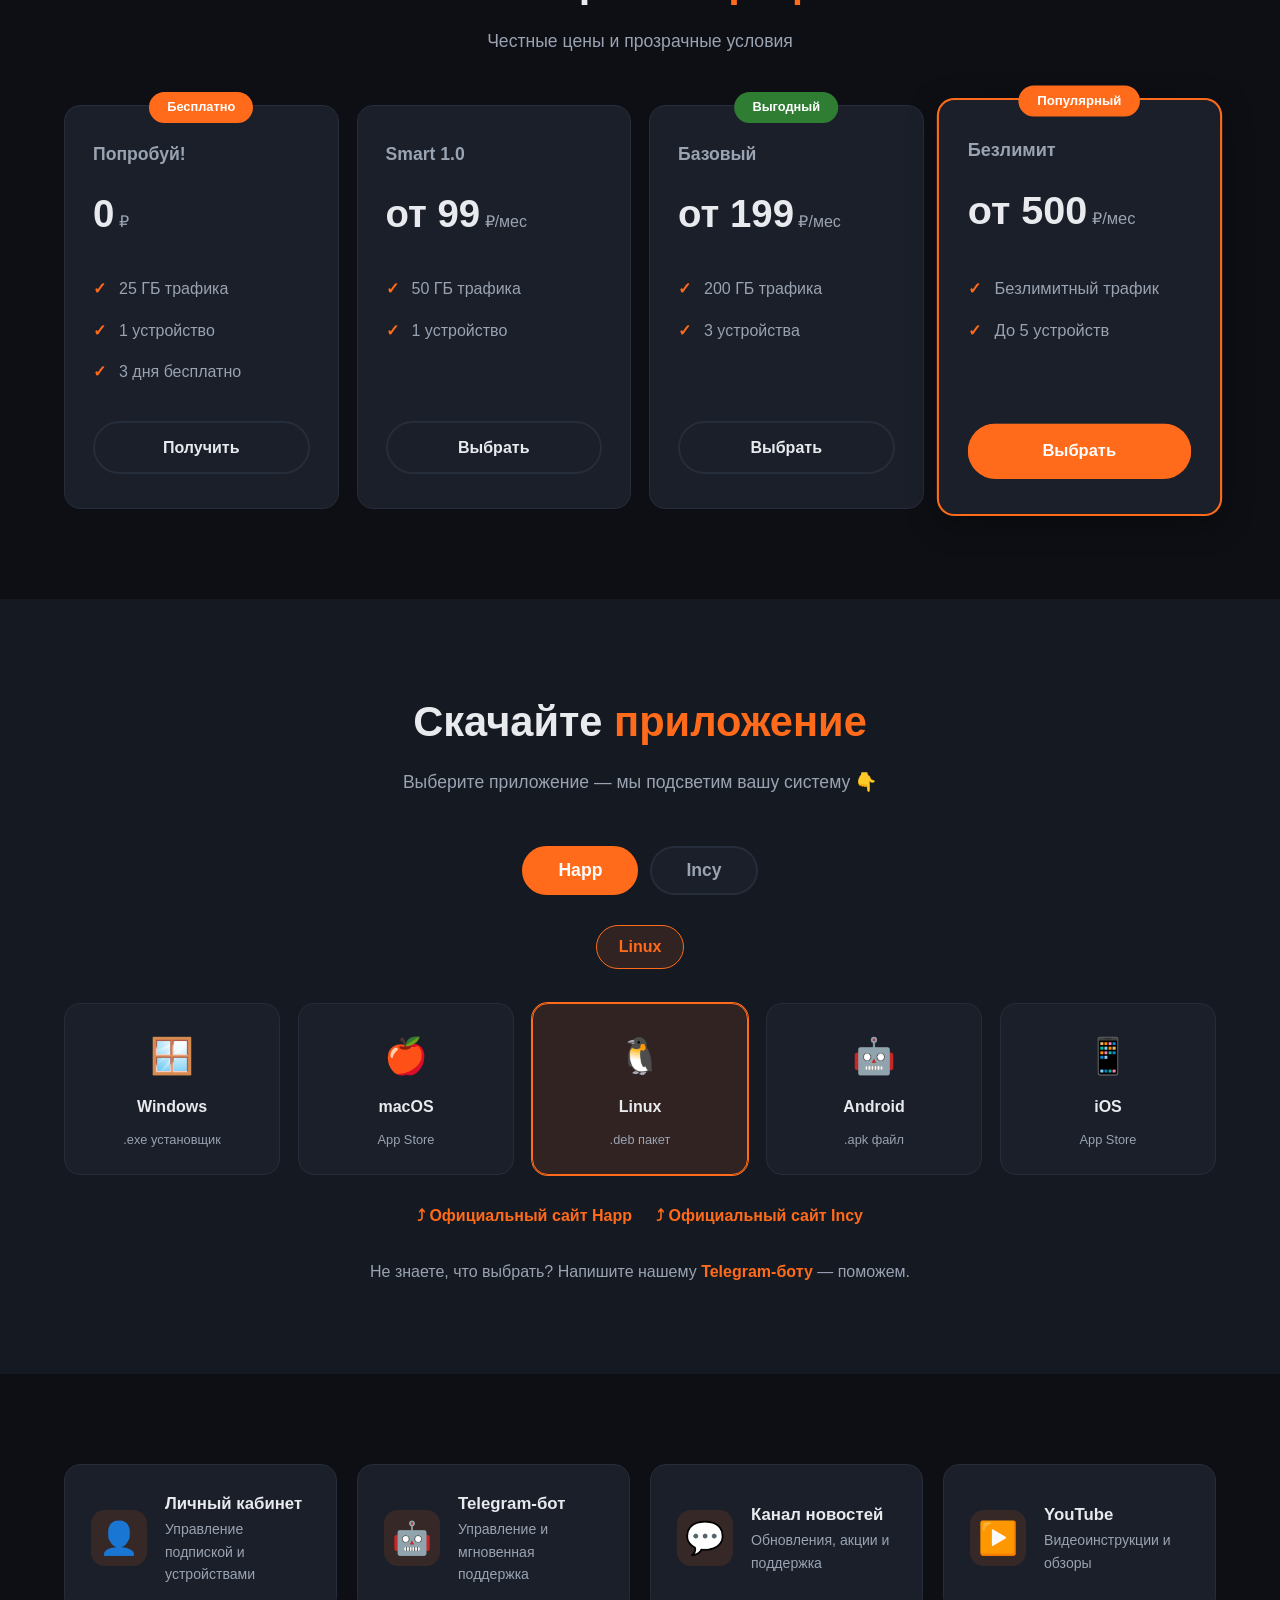
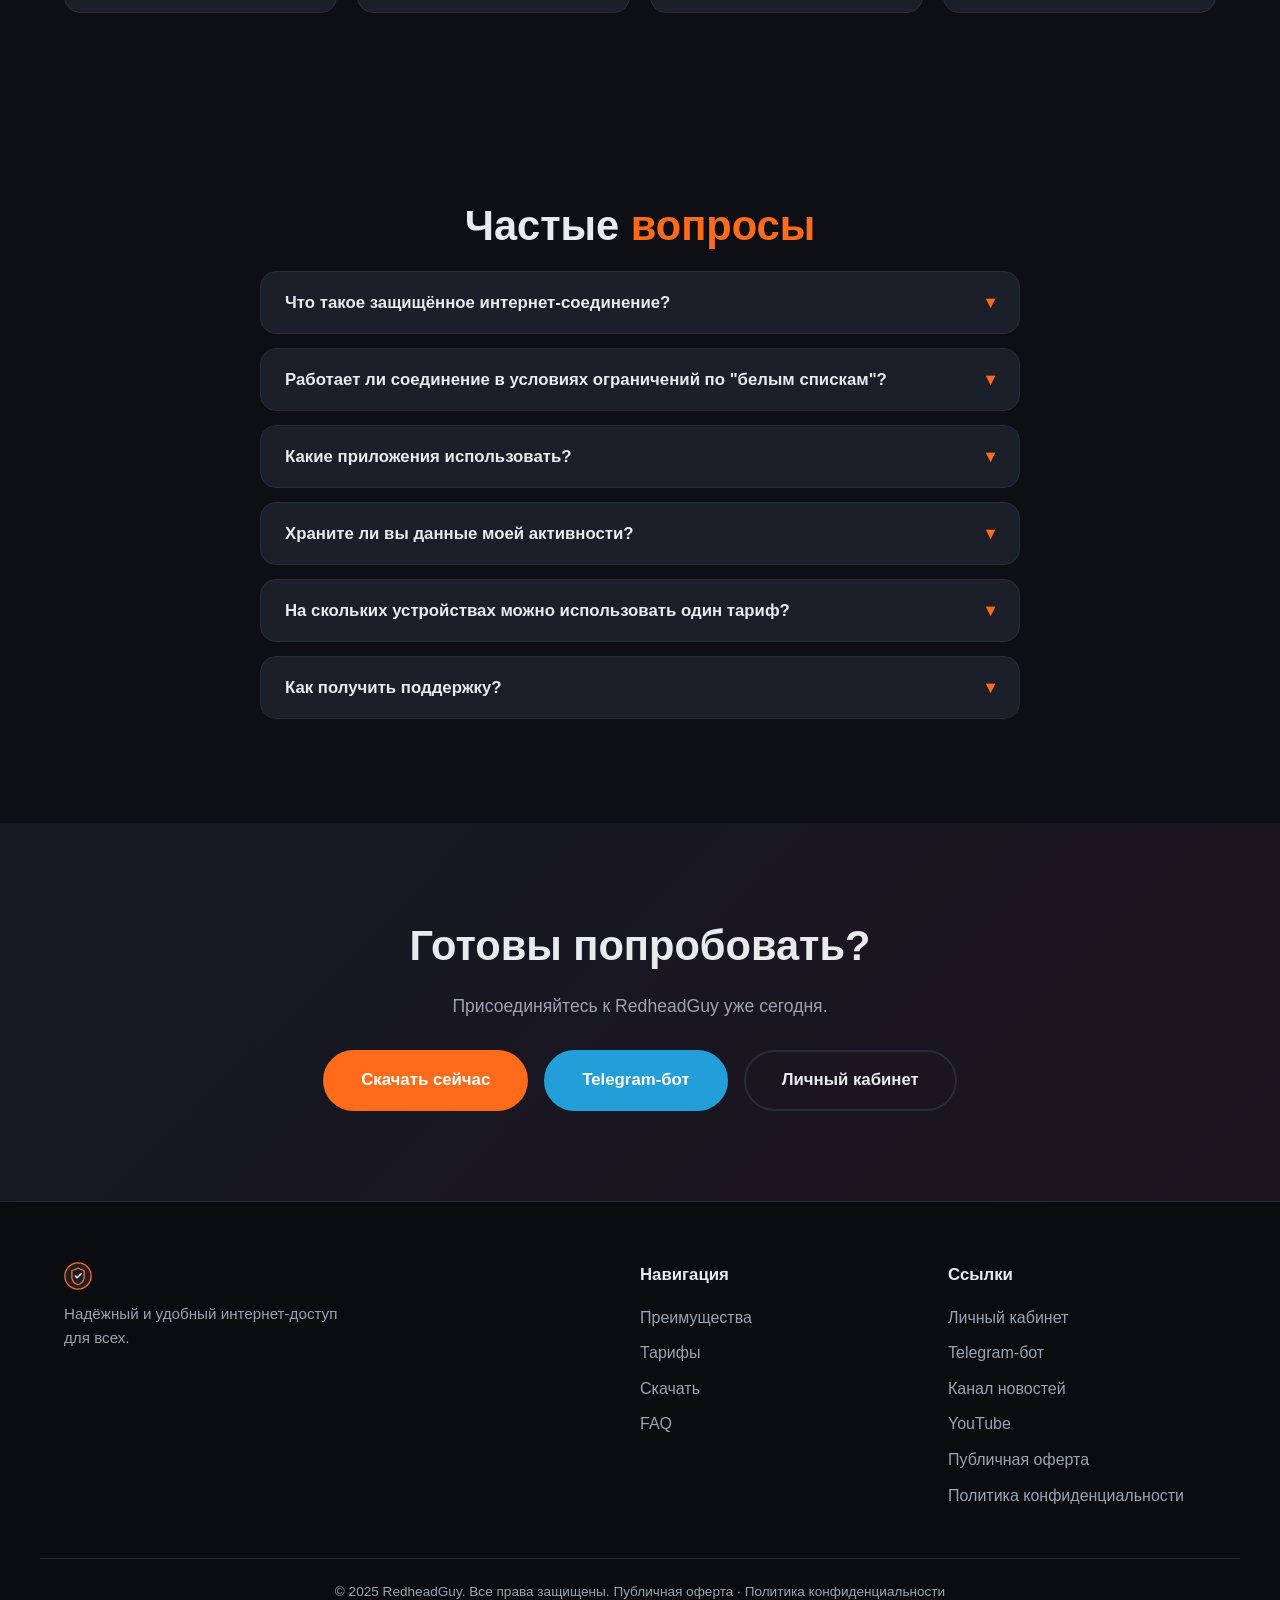
==== commit 38d25e21: "Обновлены кнопки в hero блоке" ====
--- a/index.html
+++ b/index.html
@@ -53,7 +53,8 @@
           смотрите видео и общайтесь — всё это на любых ваших устройствах.
         </p>
         <div class="hero__buttons">
-          <a href="#download" class="btn btn--primary btn--large">Скачать бесплатно</a>
+          <a href="#download" class="btn btn--primary btn--large">Скачать приложения</a>
+          <a href="https://t.me/redheadguy_bot" target="_blank" rel="noopener" class="btn btn--telegram btn--large">Войти в Telegram-бот</a>
           <a href="https://cabinet.redheadguy.ru/" target="_blank" rel="noopener" class="btn btn--ghost btn--large">Войти в кабинет</a>
         </div>
         <div class="hero__stats">
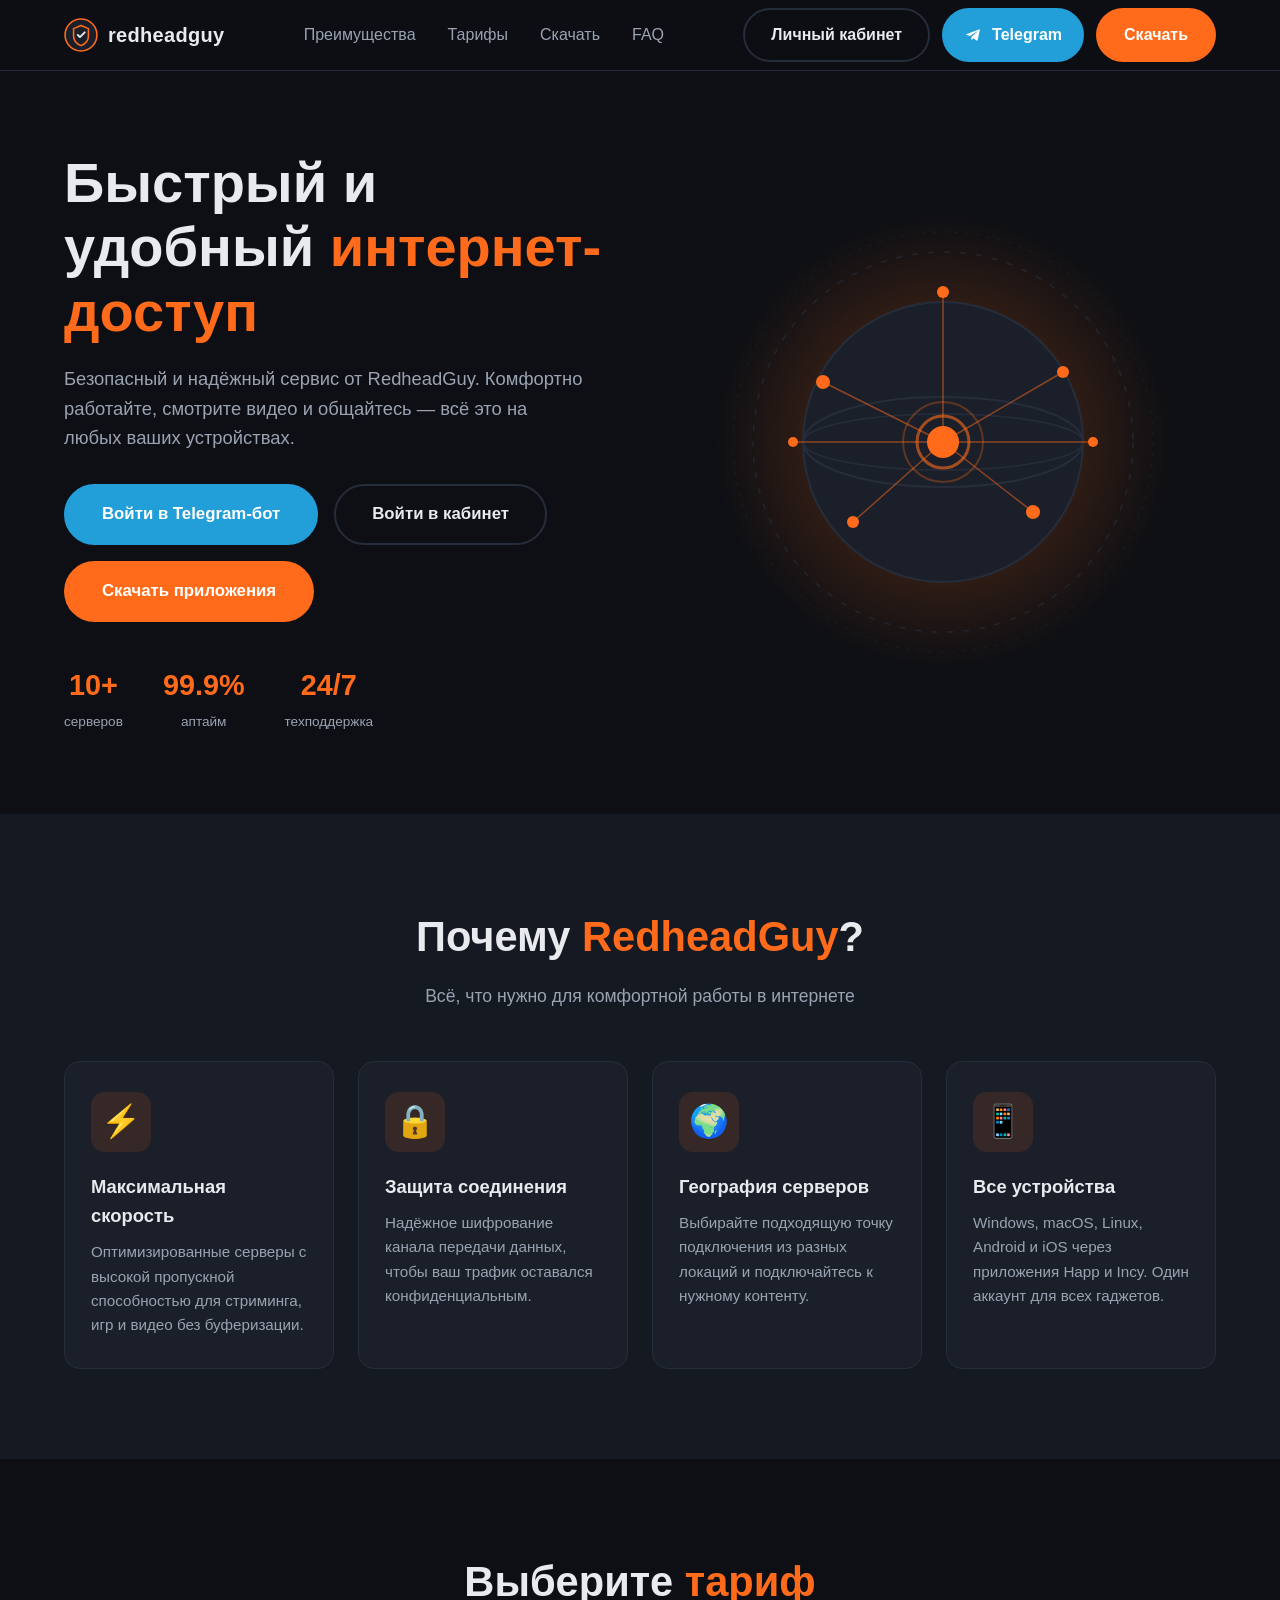
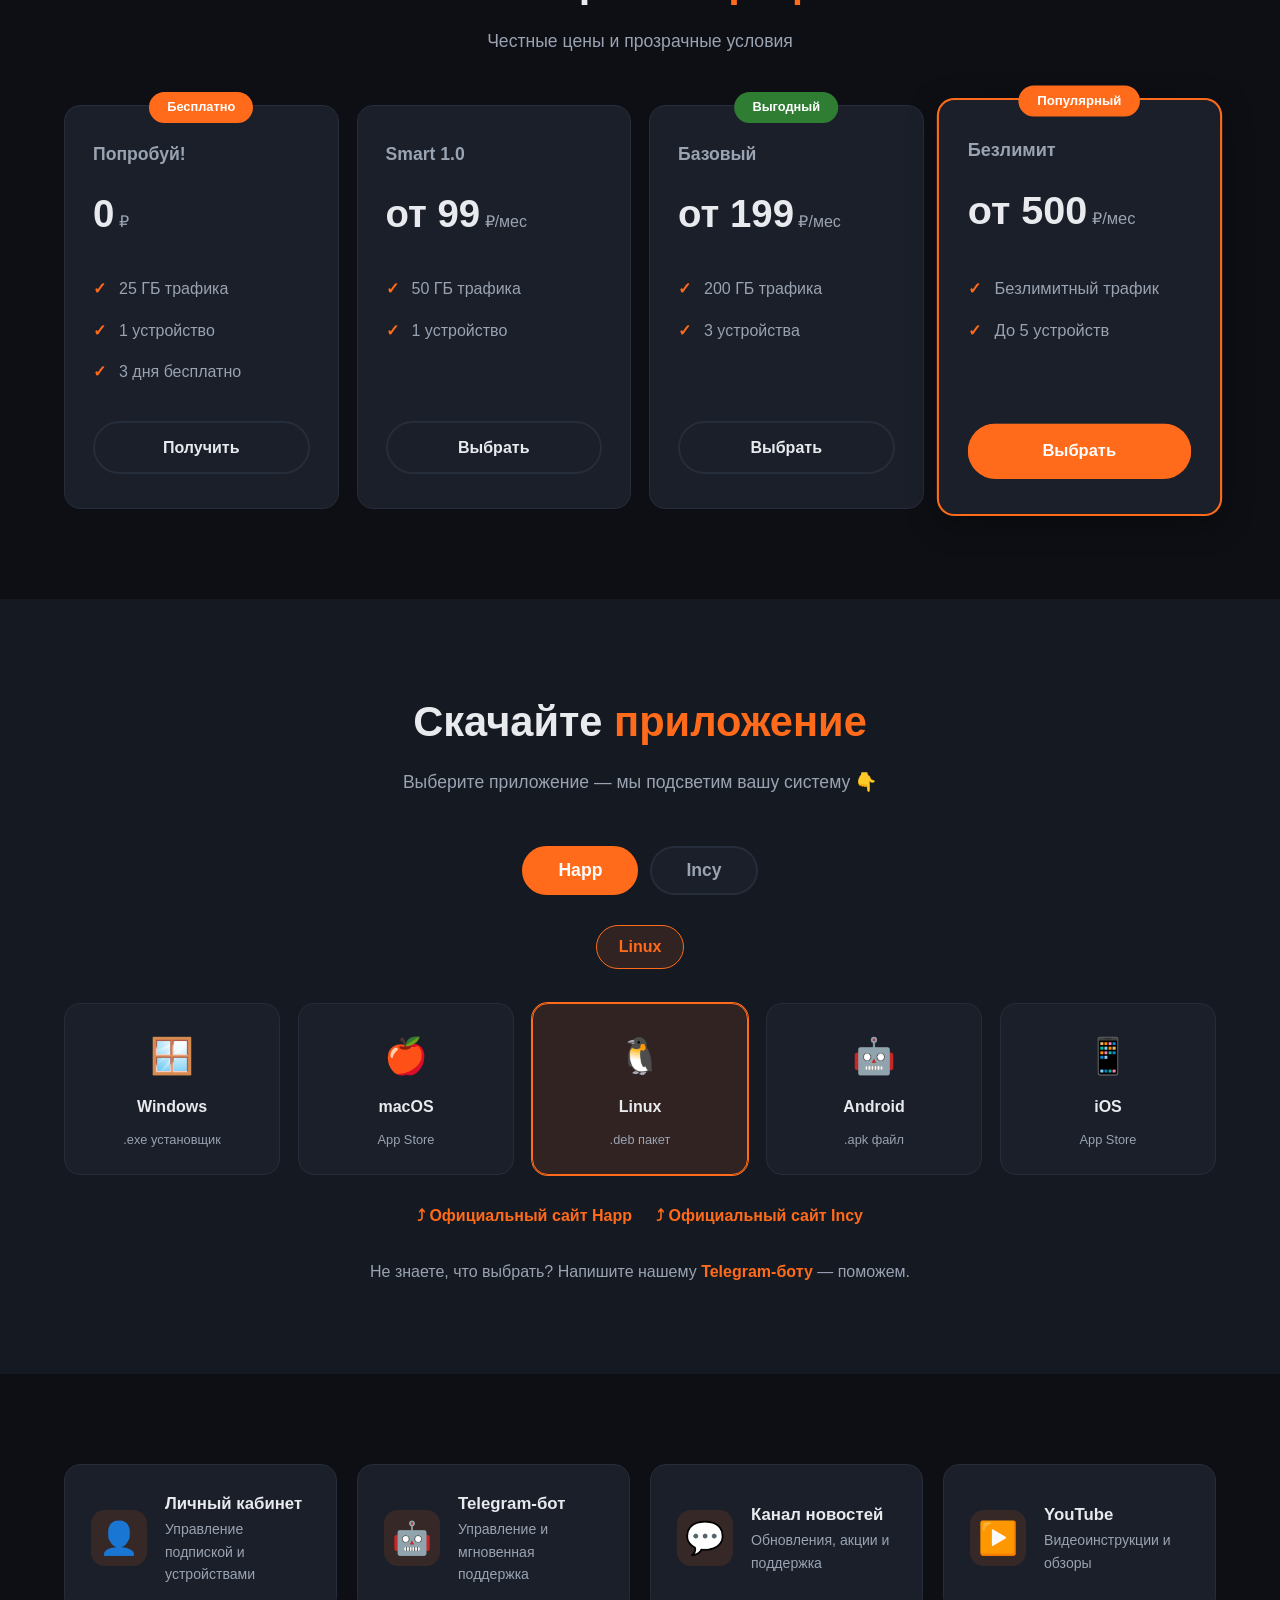
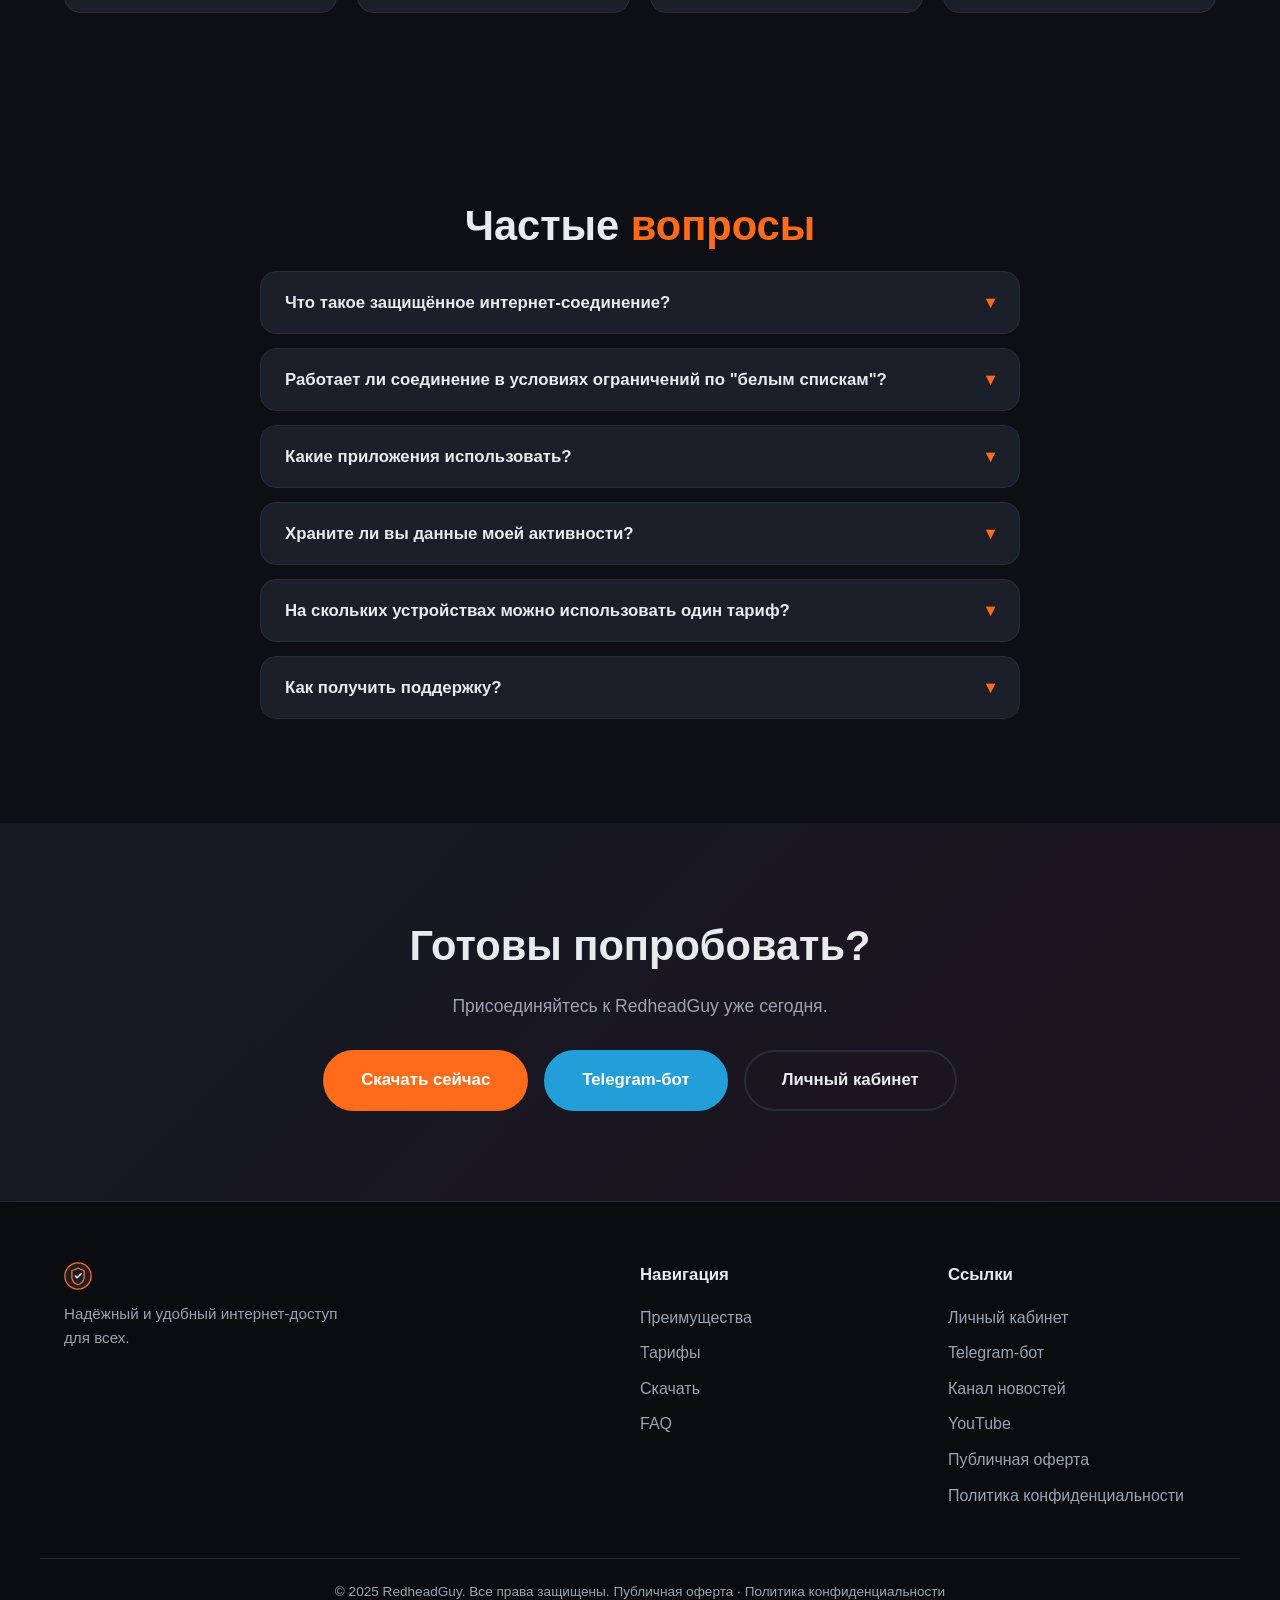
==== commit 98d8760e: "Изменён порядок и адаптивность кнопок hero" ====
--- a/index.html
+++ b/index.html
@@ -53,9 +53,9 @@
           смотрите видео и общайтесь — всё это на любых ваших устройствах.
         </p>
         <div class="hero__buttons">
-          <a href="#download" class="btn btn--primary btn--large">Скачать приложения</a>
           <a href="https://t.me/redheadguy_bot" target="_blank" rel="noopener" class="btn btn--telegram btn--large">Войти в Telegram-бот</a>
           <a href="https://cabinet.redheadguy.ru/" target="_blank" rel="noopener" class="btn btn--ghost btn--large">Войти в кабинет</a>
+          <a href="#download" class="btn btn--primary btn--large">Скачать приложения</a>
         </div>
         <div class="hero__stats">
           <div class="stat">
--- a/css/style.css
+++ b/css/style.css
@@ -628,4 +628,12 @@
   .footer__inner { grid-template-columns: 1fr; }
   .page-inner__main { padding: 30px 0 50px; }
   .doc__content { padding: 28px 20px; }
-}
+
+  /* Кнопки hero в столбик на всю ширину для удобства на смартфонах */
+  .hero__buttons,
+  .cta__buttons { flex-direction: column; width: 100%; }
+  .hero__buttons .btn,
+  .cta__buttons .btn { width: 100%; }
+  .hero__buttons .btn--large,
+  .cta__buttons .btn--large { padding: 14px 20px; }
+}
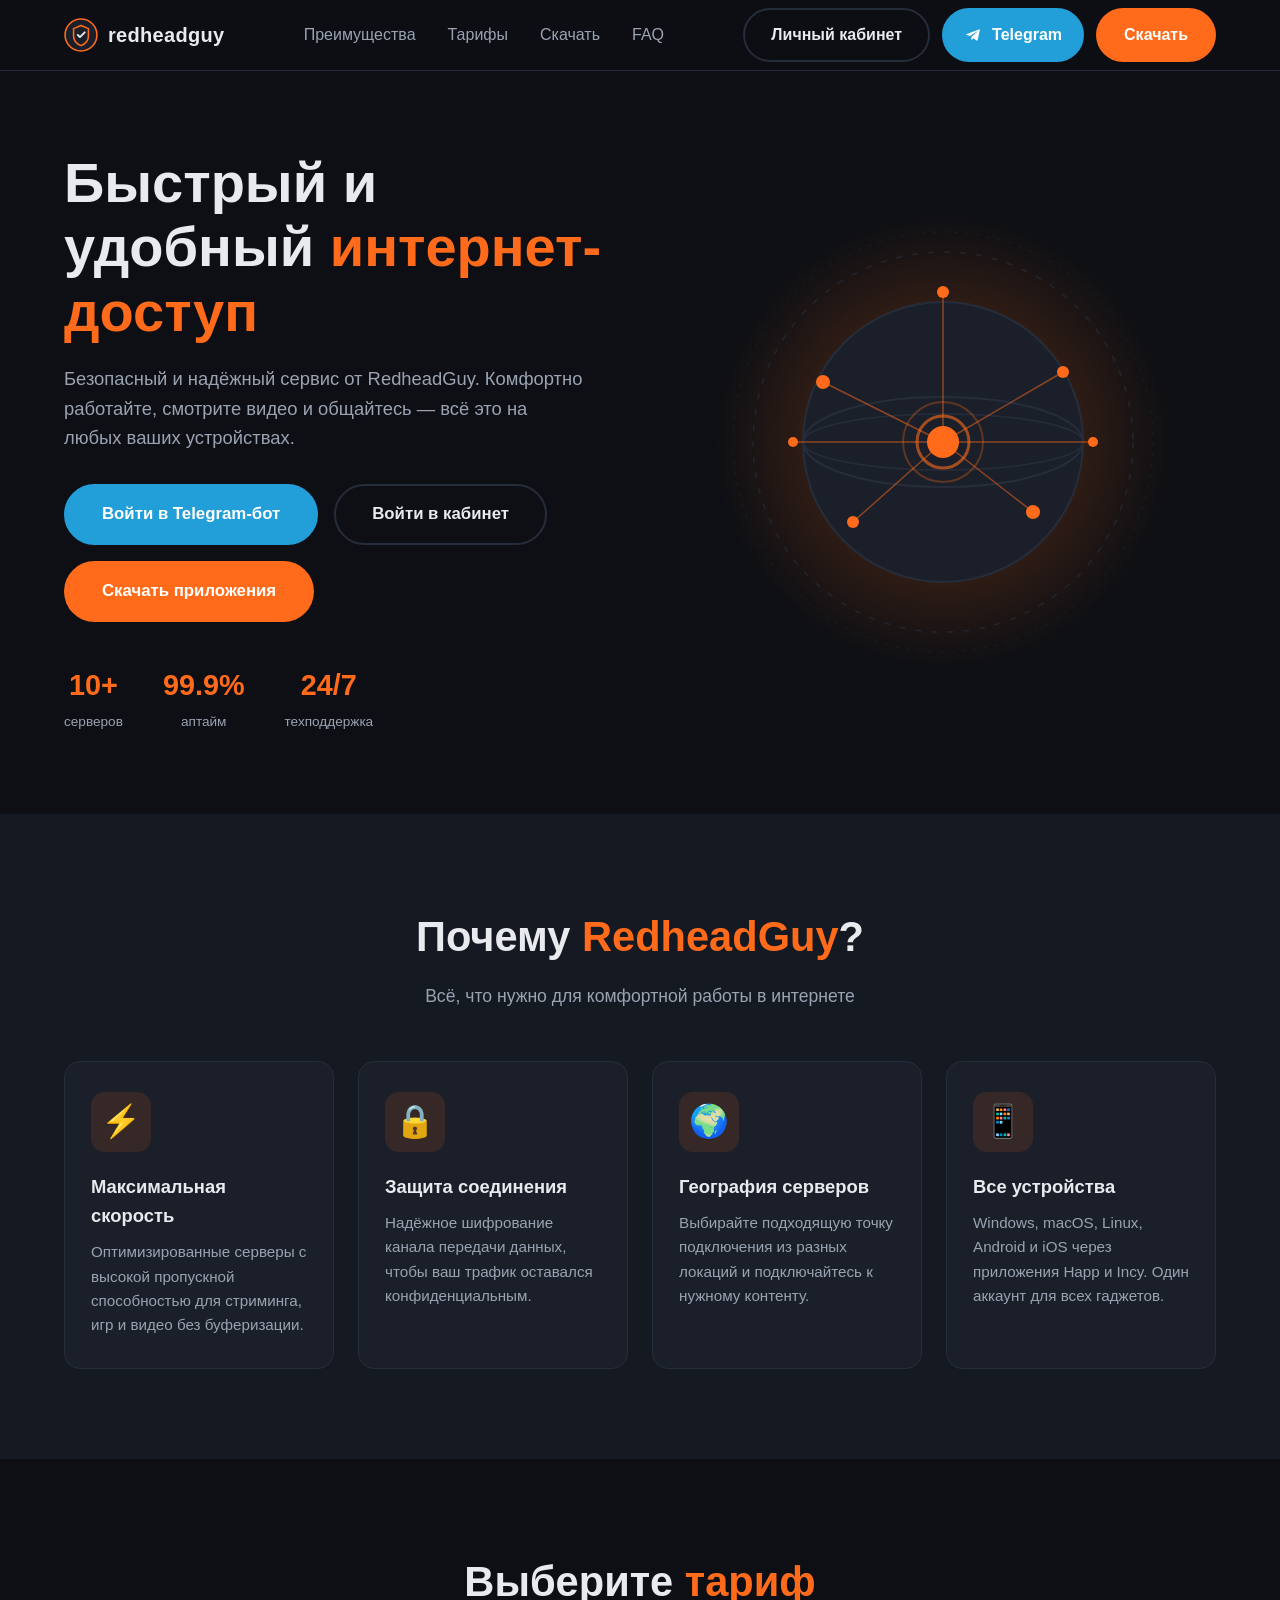
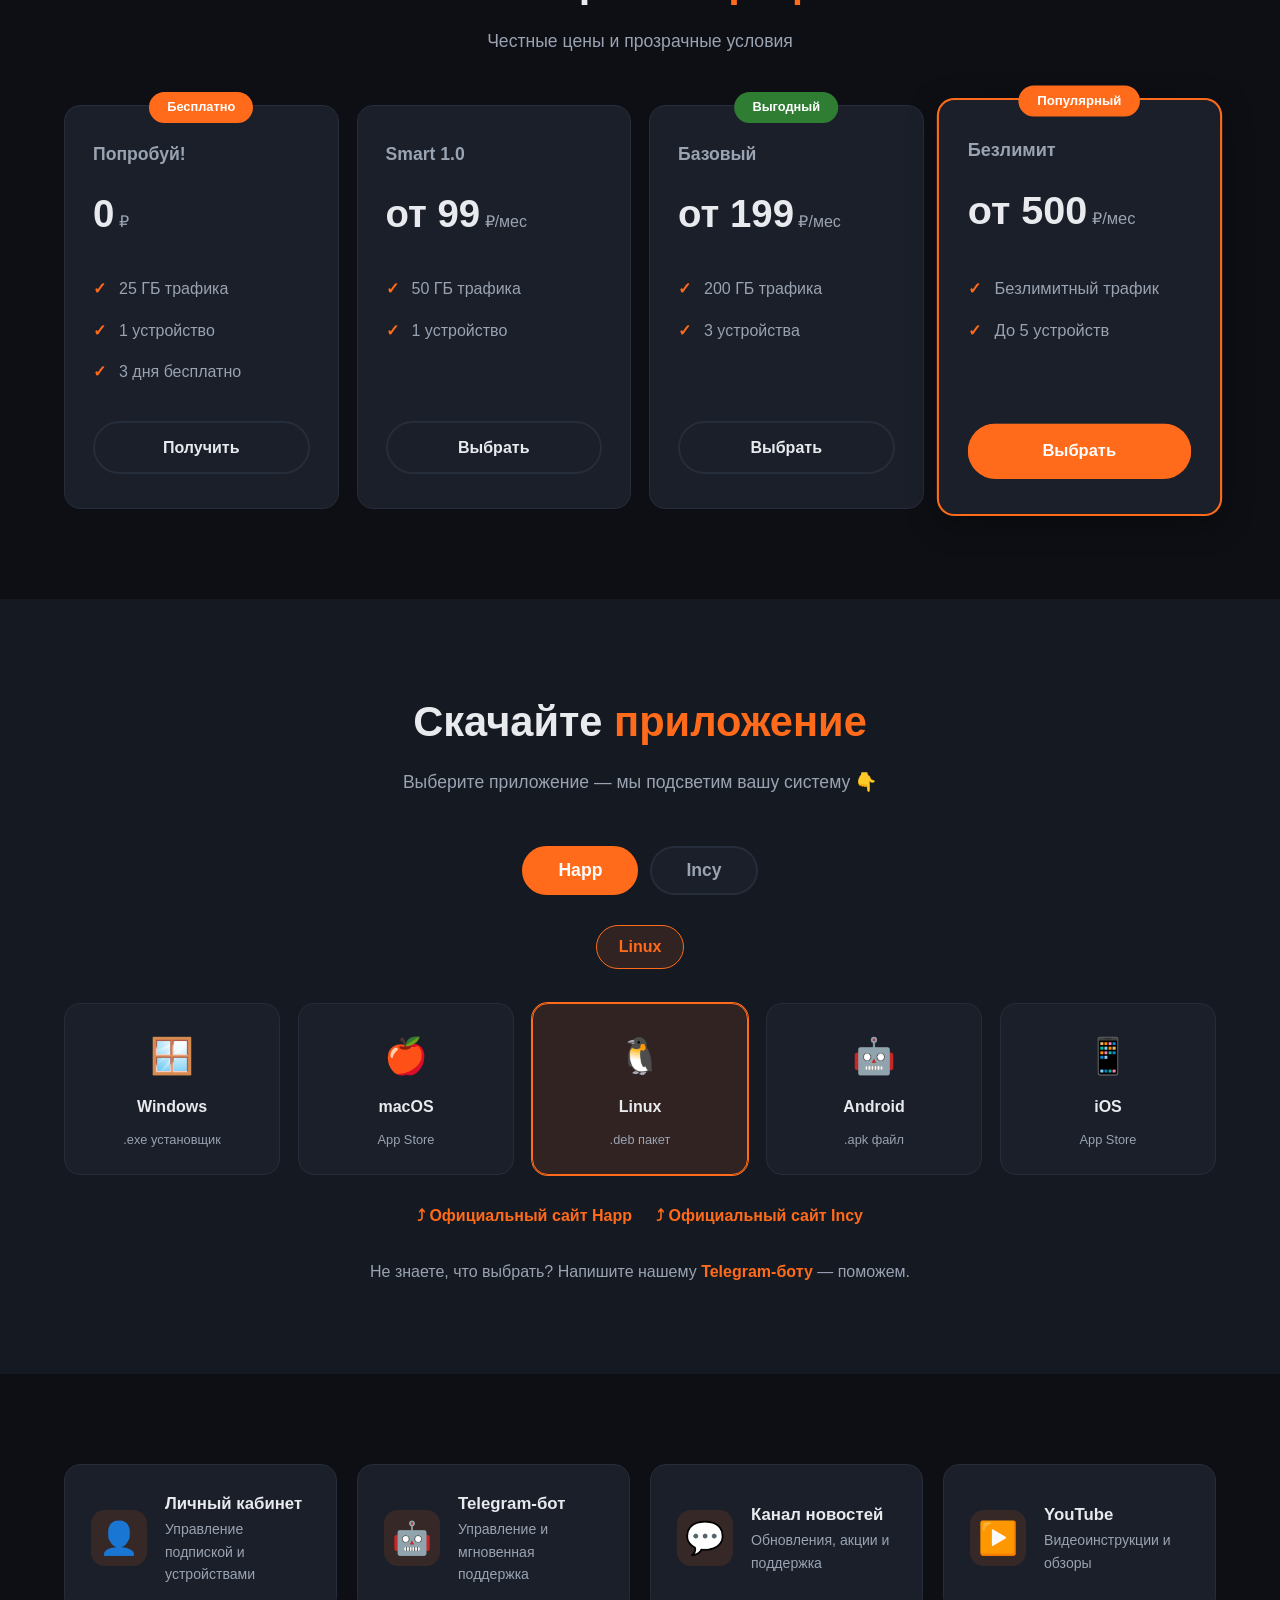
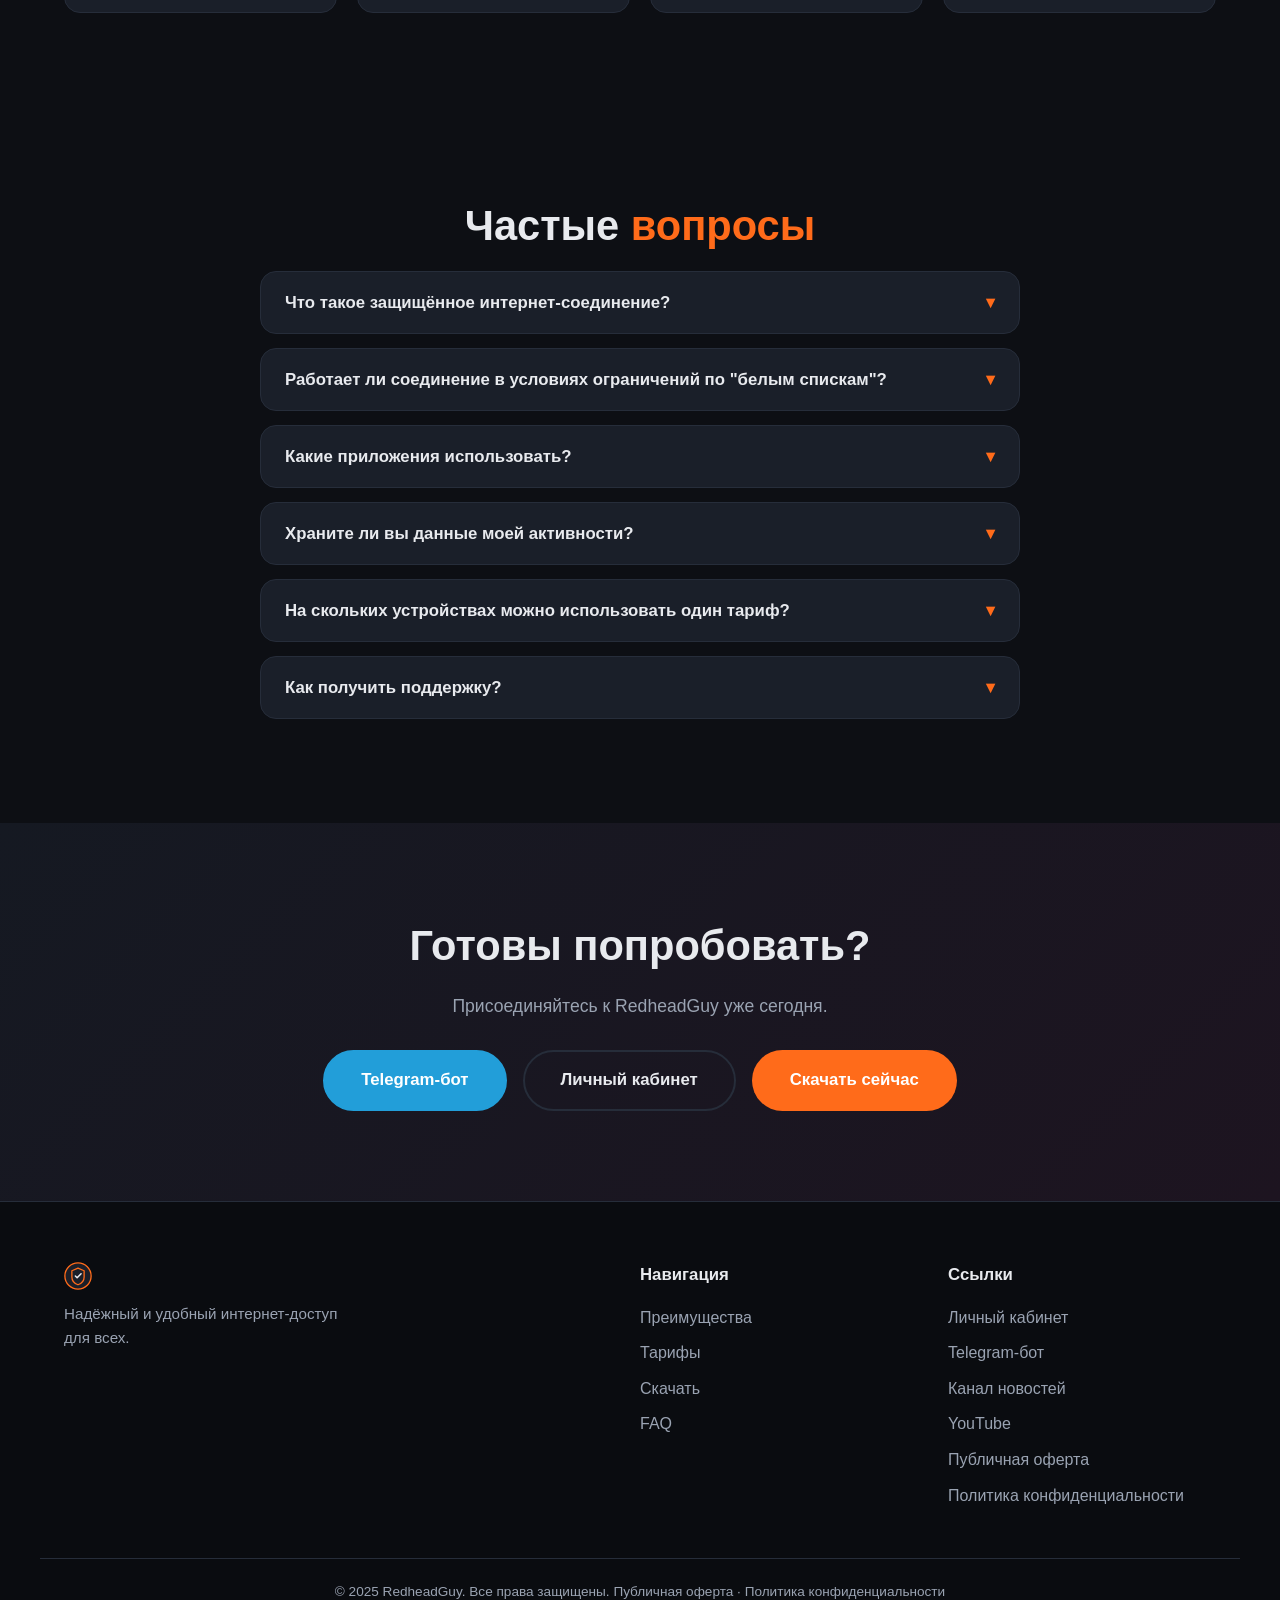
==== commit 5d8bd3af: "Изменён порядок кнопок в CTA блоке" ====
--- a/index.html
+++ b/index.html
@@ -353,9 +353,9 @@
       <h2 class="cta__title">Готовы попробовать?</h2>
       <p class="cta__text">Присоединяйтесь к RedheadGuy уже сегодня.</p>
       <div class="cta__buttons">
-        <a href="#download" class="btn btn--primary btn--large">Скачать сейчас</a>
         <a href="https://t.me/redheadguy_bot" target="_blank" rel="noopener" class="btn btn--telegram btn--large">Telegram-бот</a>
         <a href="https://cabinet.redheadguy.ru/" target="_blank" rel="noopener" class="btn btn--ghost btn--large">Личный кабинет</a>
+        <a href="#download" class="btn btn--primary btn--large">Скачать сейчас</a>
       </div>
     </div>
   </section>
--- a/css/style.css
+++ b/css/style.css
@@ -620,7 +620,8 @@
   .nav.nav--open { display: flex; }
   .nav-toggle { display: flex; }
   .header__actions .btn--ghost,
-  .header__actions .btn--telegram { display: none; }
+  .header__actions .btn--telegram,
+  .header__actions .btn--primary { display: none; }
   .features__grid { grid-template-columns: 1fr; }
   .download__grid { grid-template-columns: repeat(2, 1fr); }
   .links__grid { grid-template-columns: 1fr; }
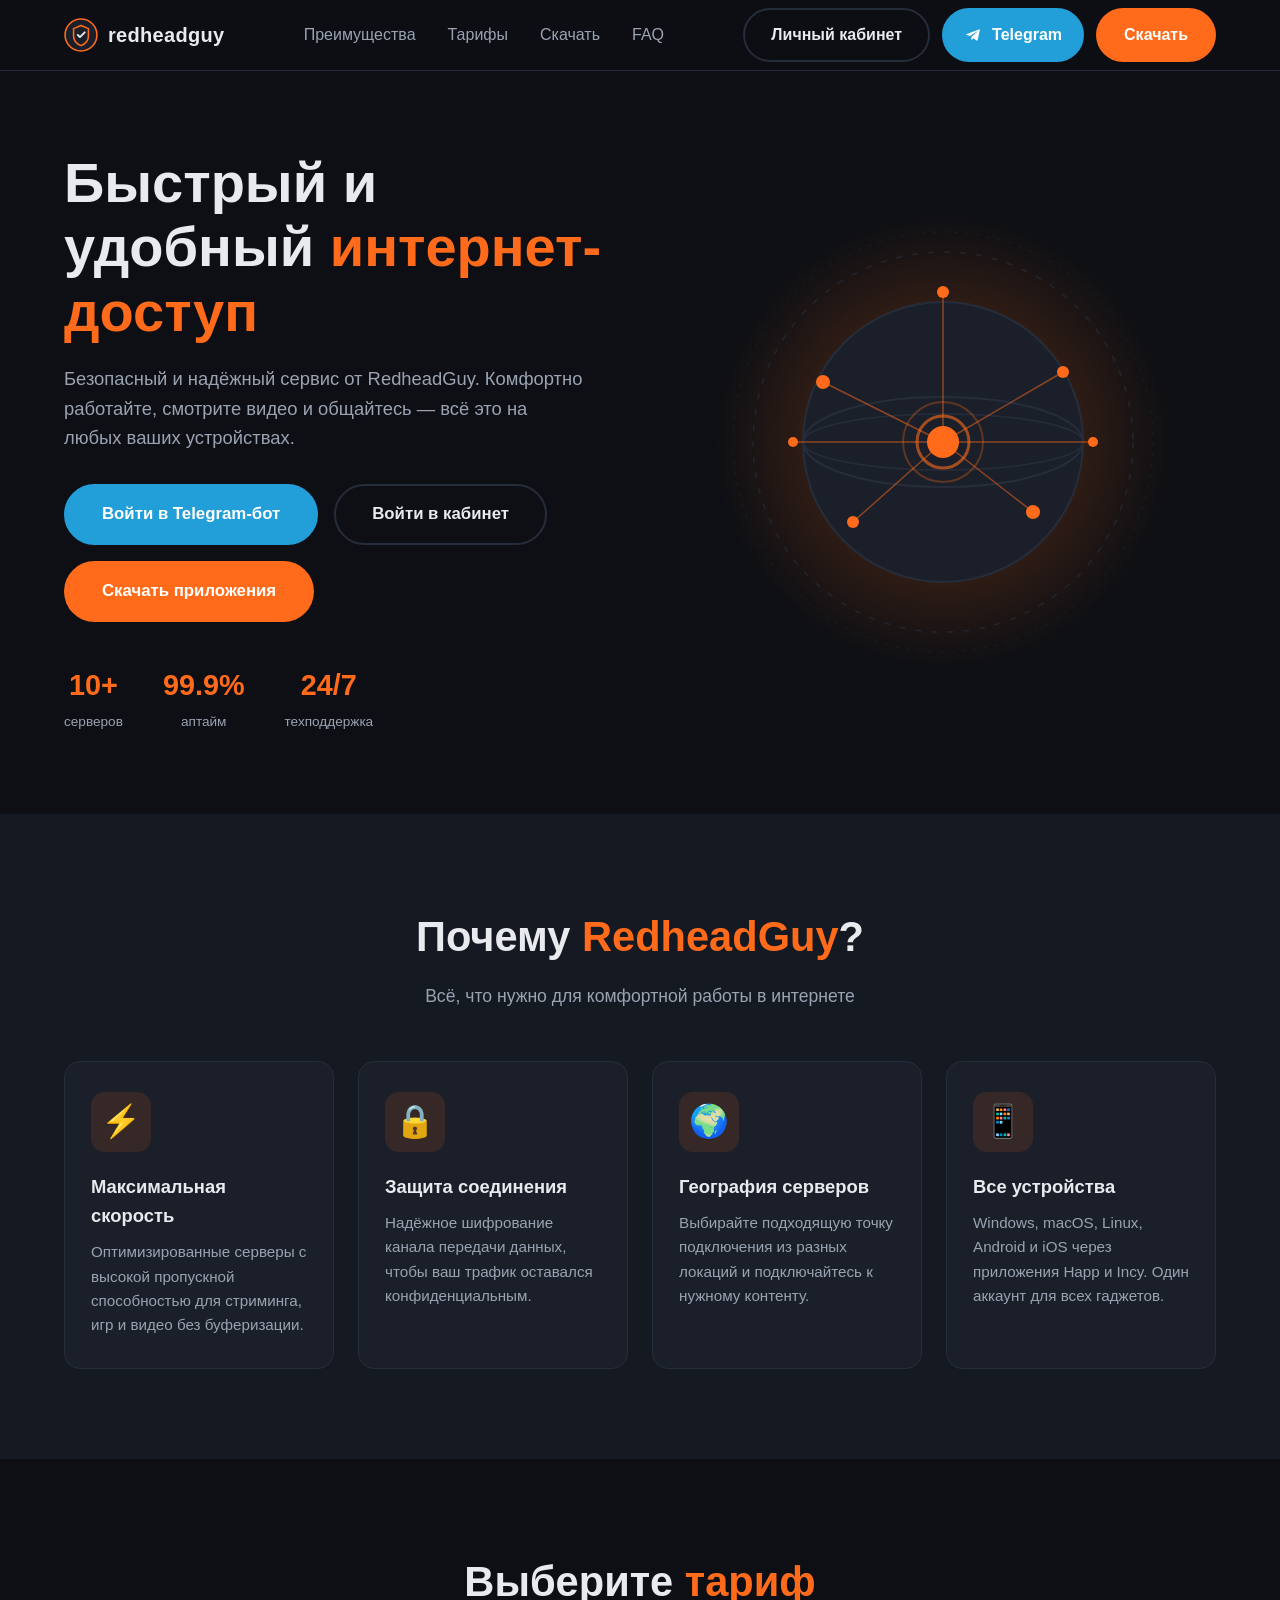
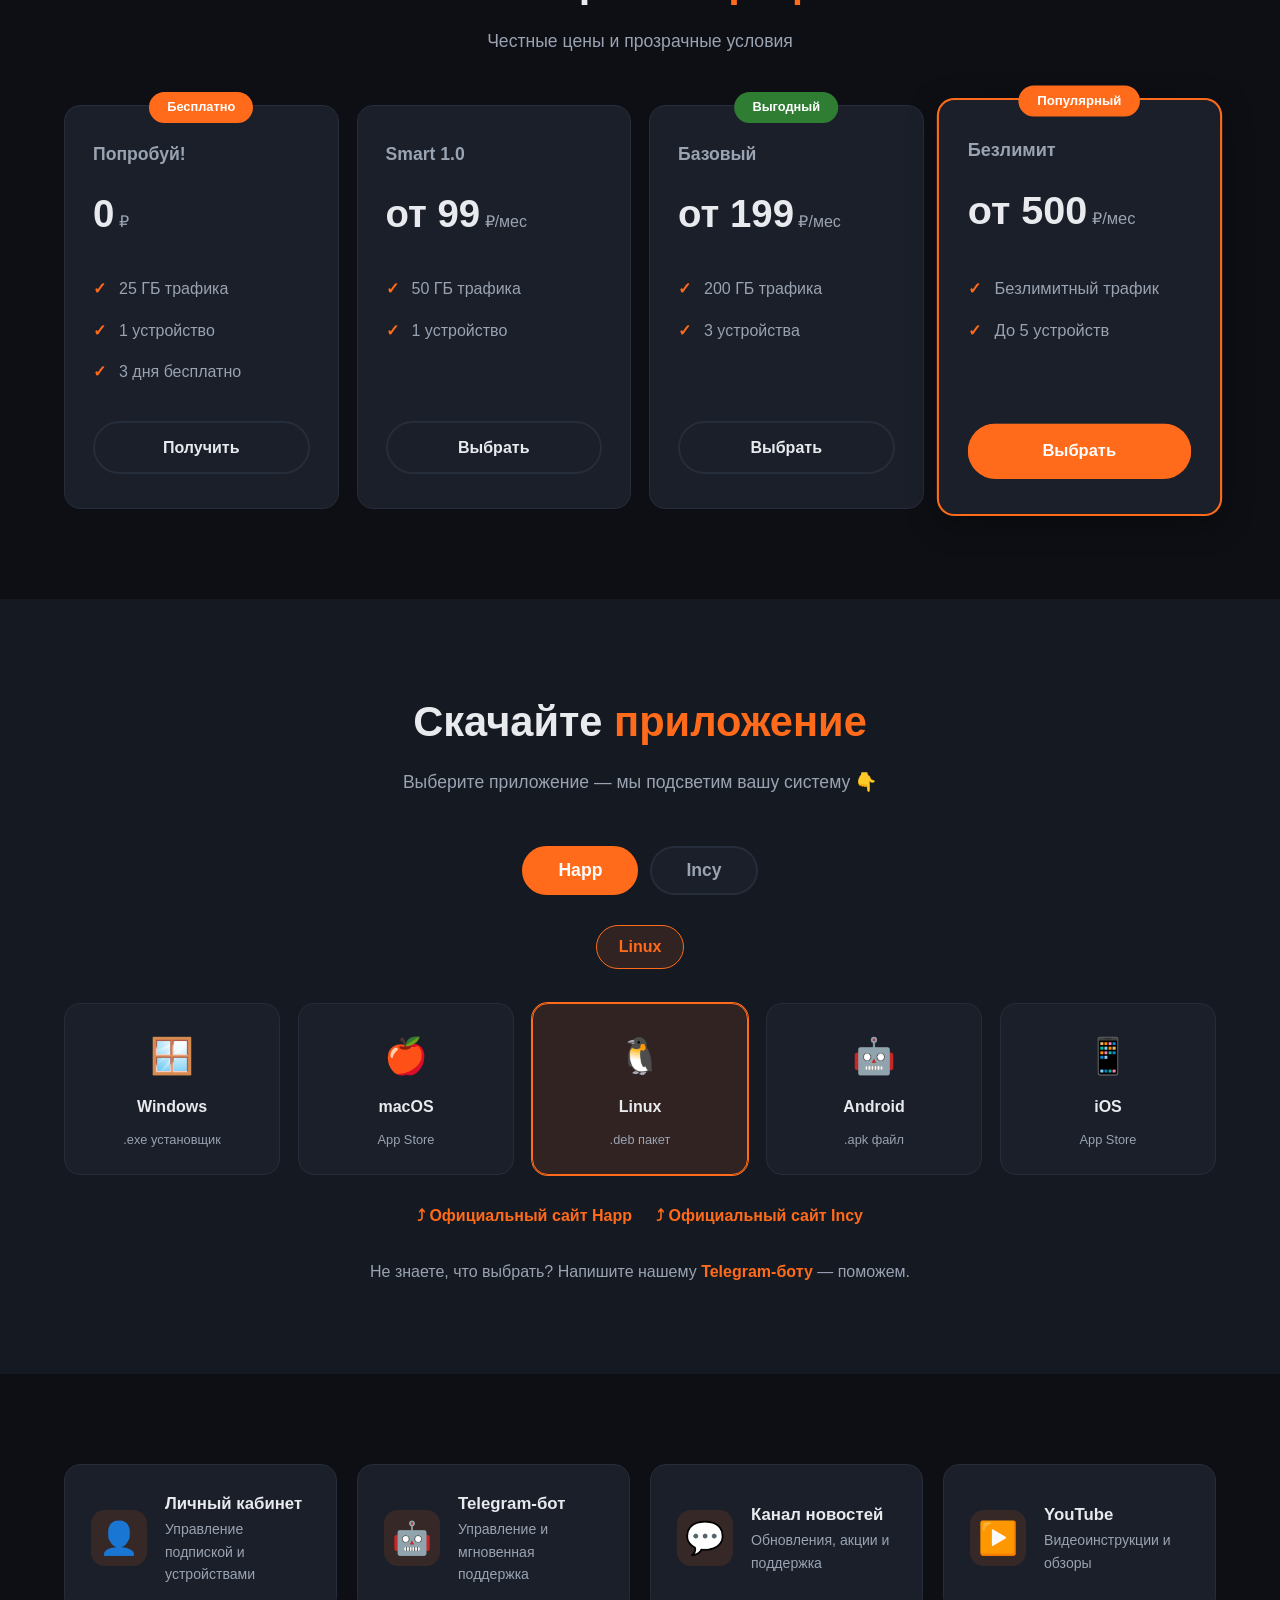
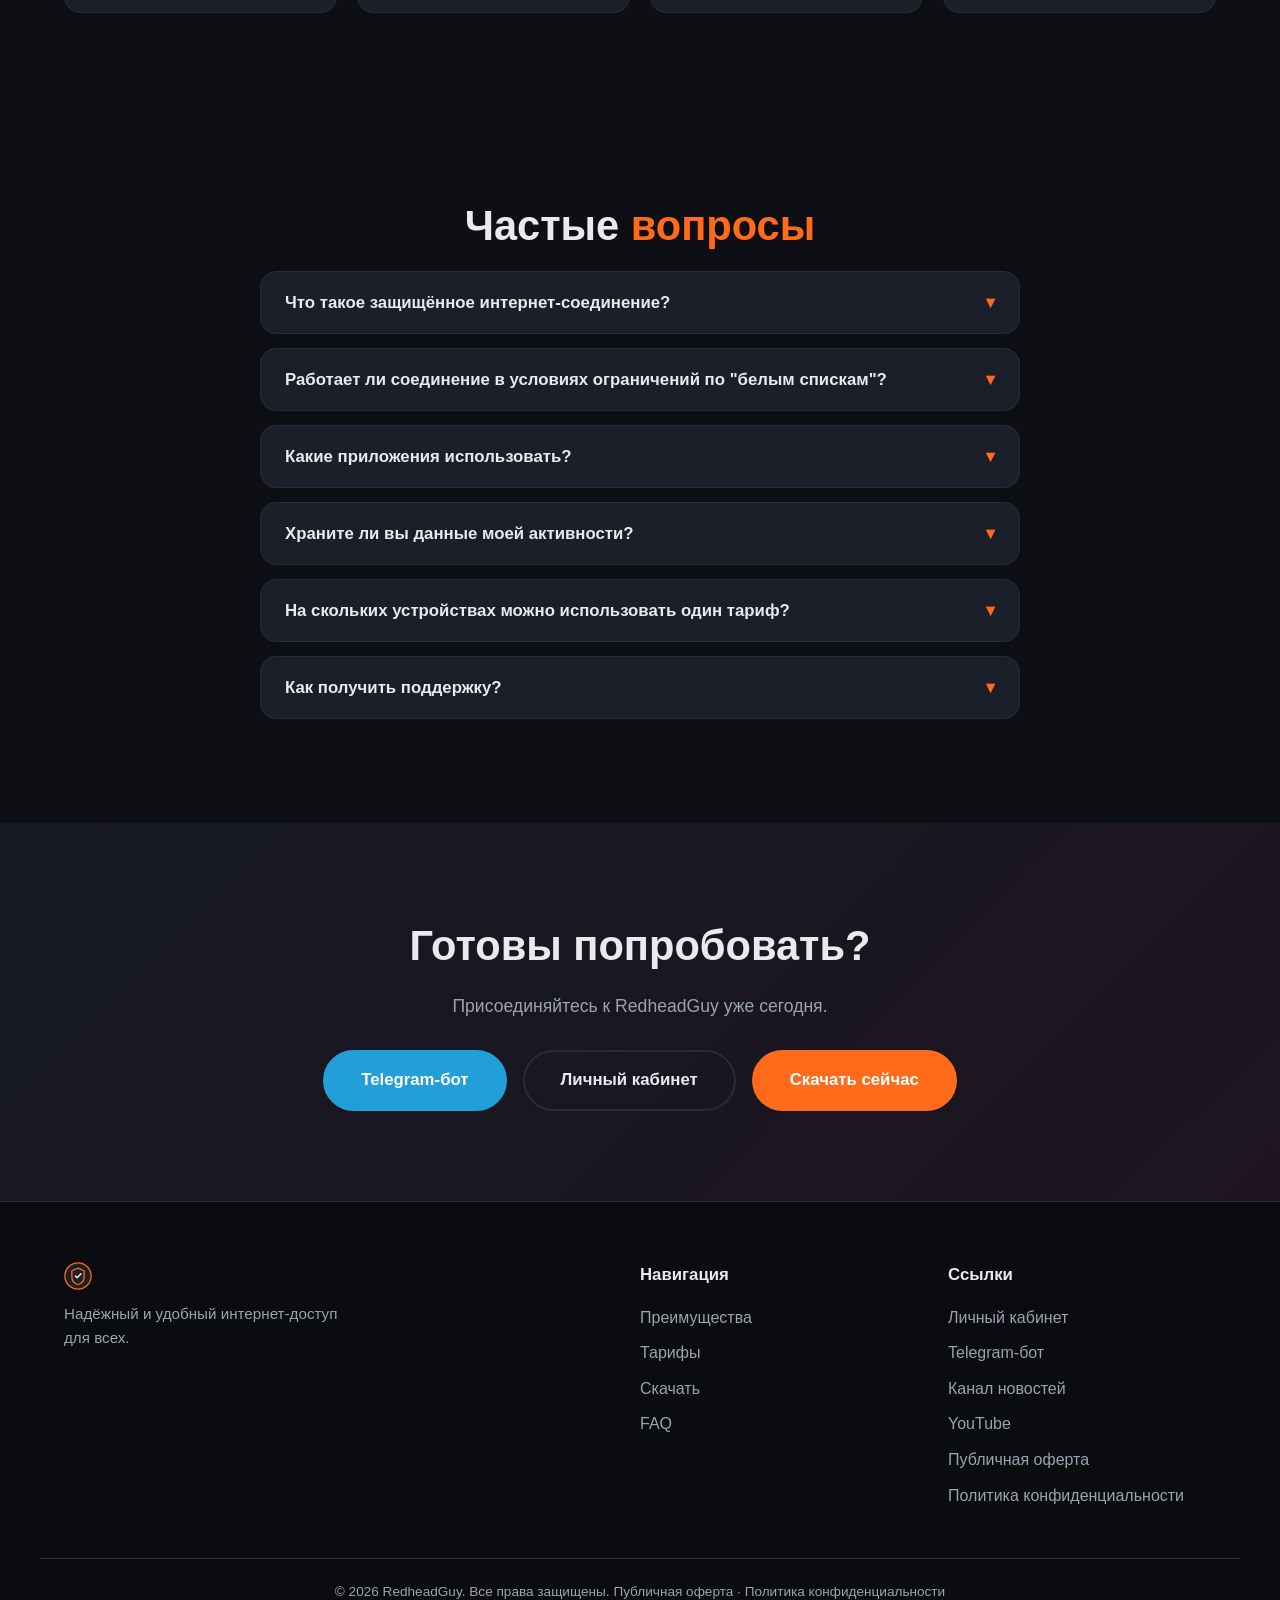
==== commit d3982e62: "Обновлён год на 2026 в футере" ====
--- a/index.html
+++ b/index.html
@@ -386,7 +386,7 @@
       </div>
     </div>
     <div class="container footer__bottom">
-      <span>© 2025 RedheadGuy. Все права защищены.</span>
+      <span>© 2026 RedheadGuy. Все права защищены.</span>
       <span class="footer__legal"><a href="offer.html">Публичная оферта</a> · <a href="privacy.html">Политика конфиденциальности</a></span>
     </div>
   </footer>
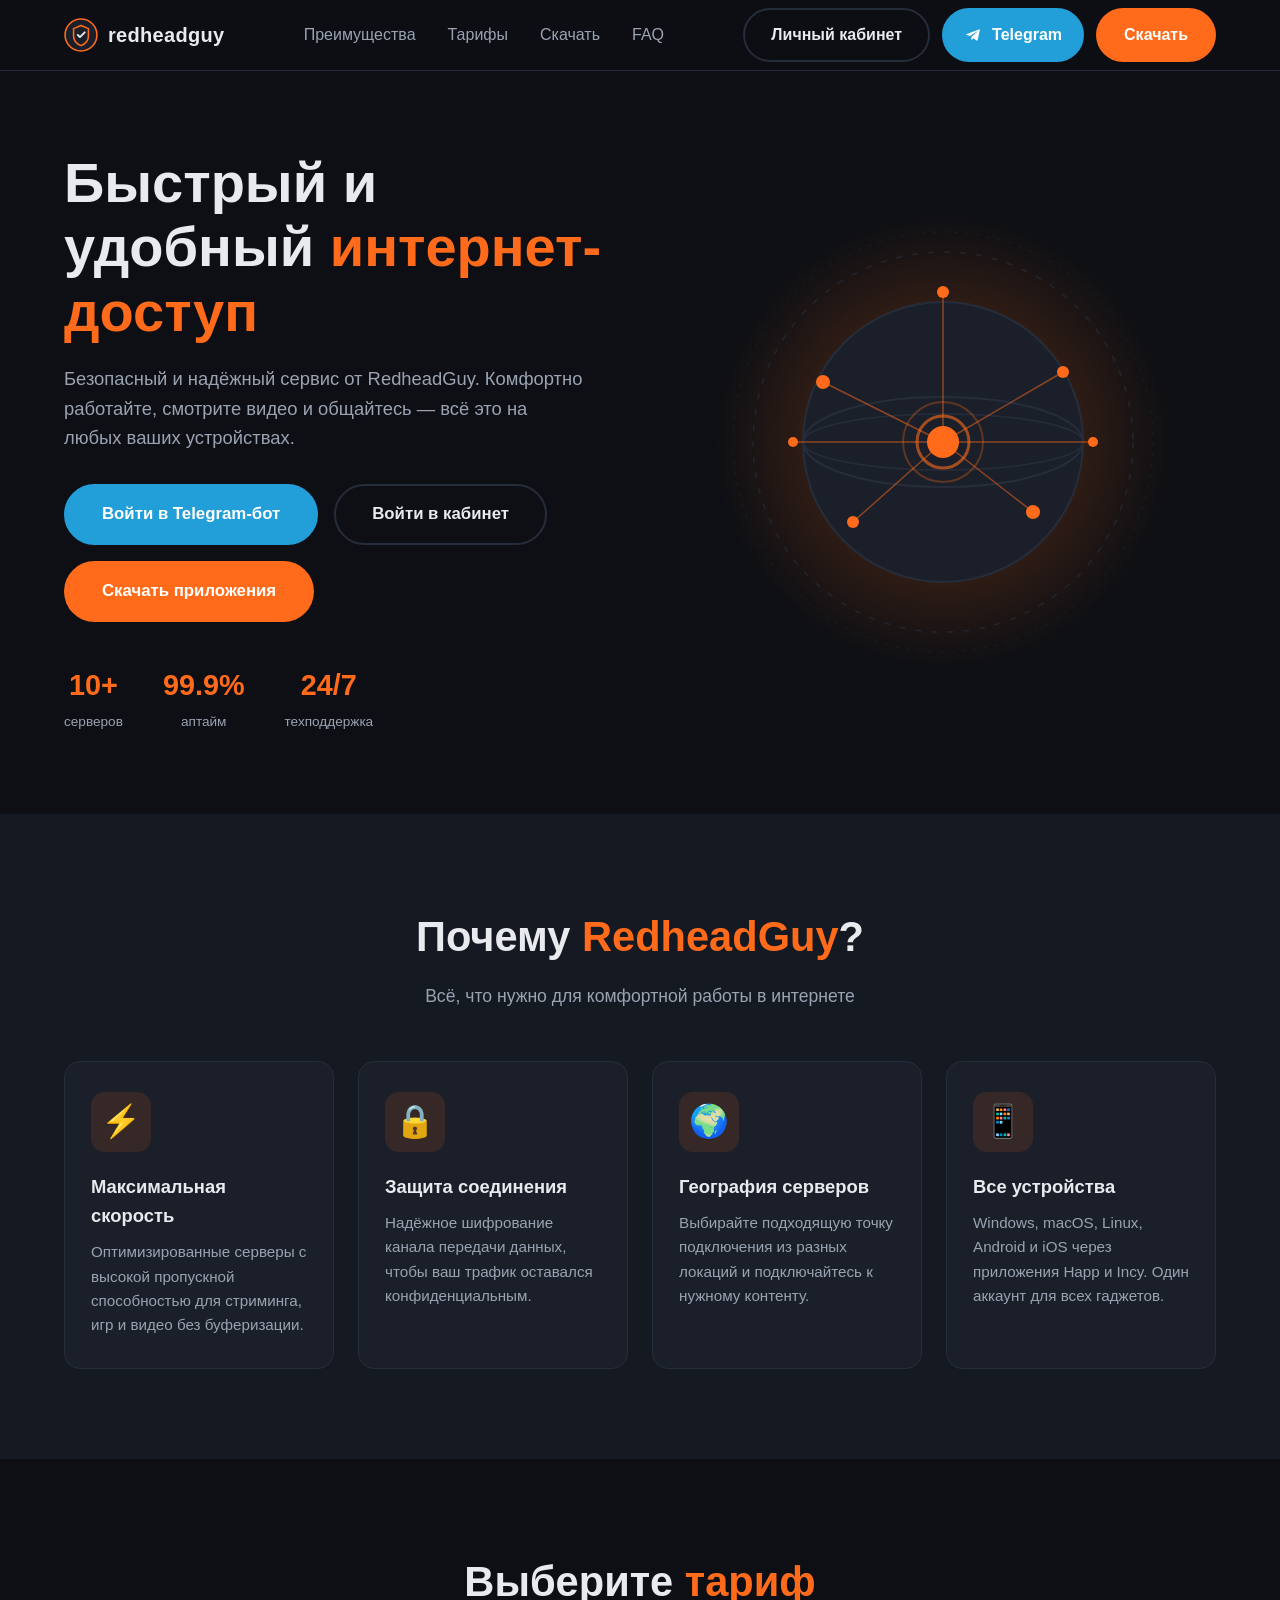
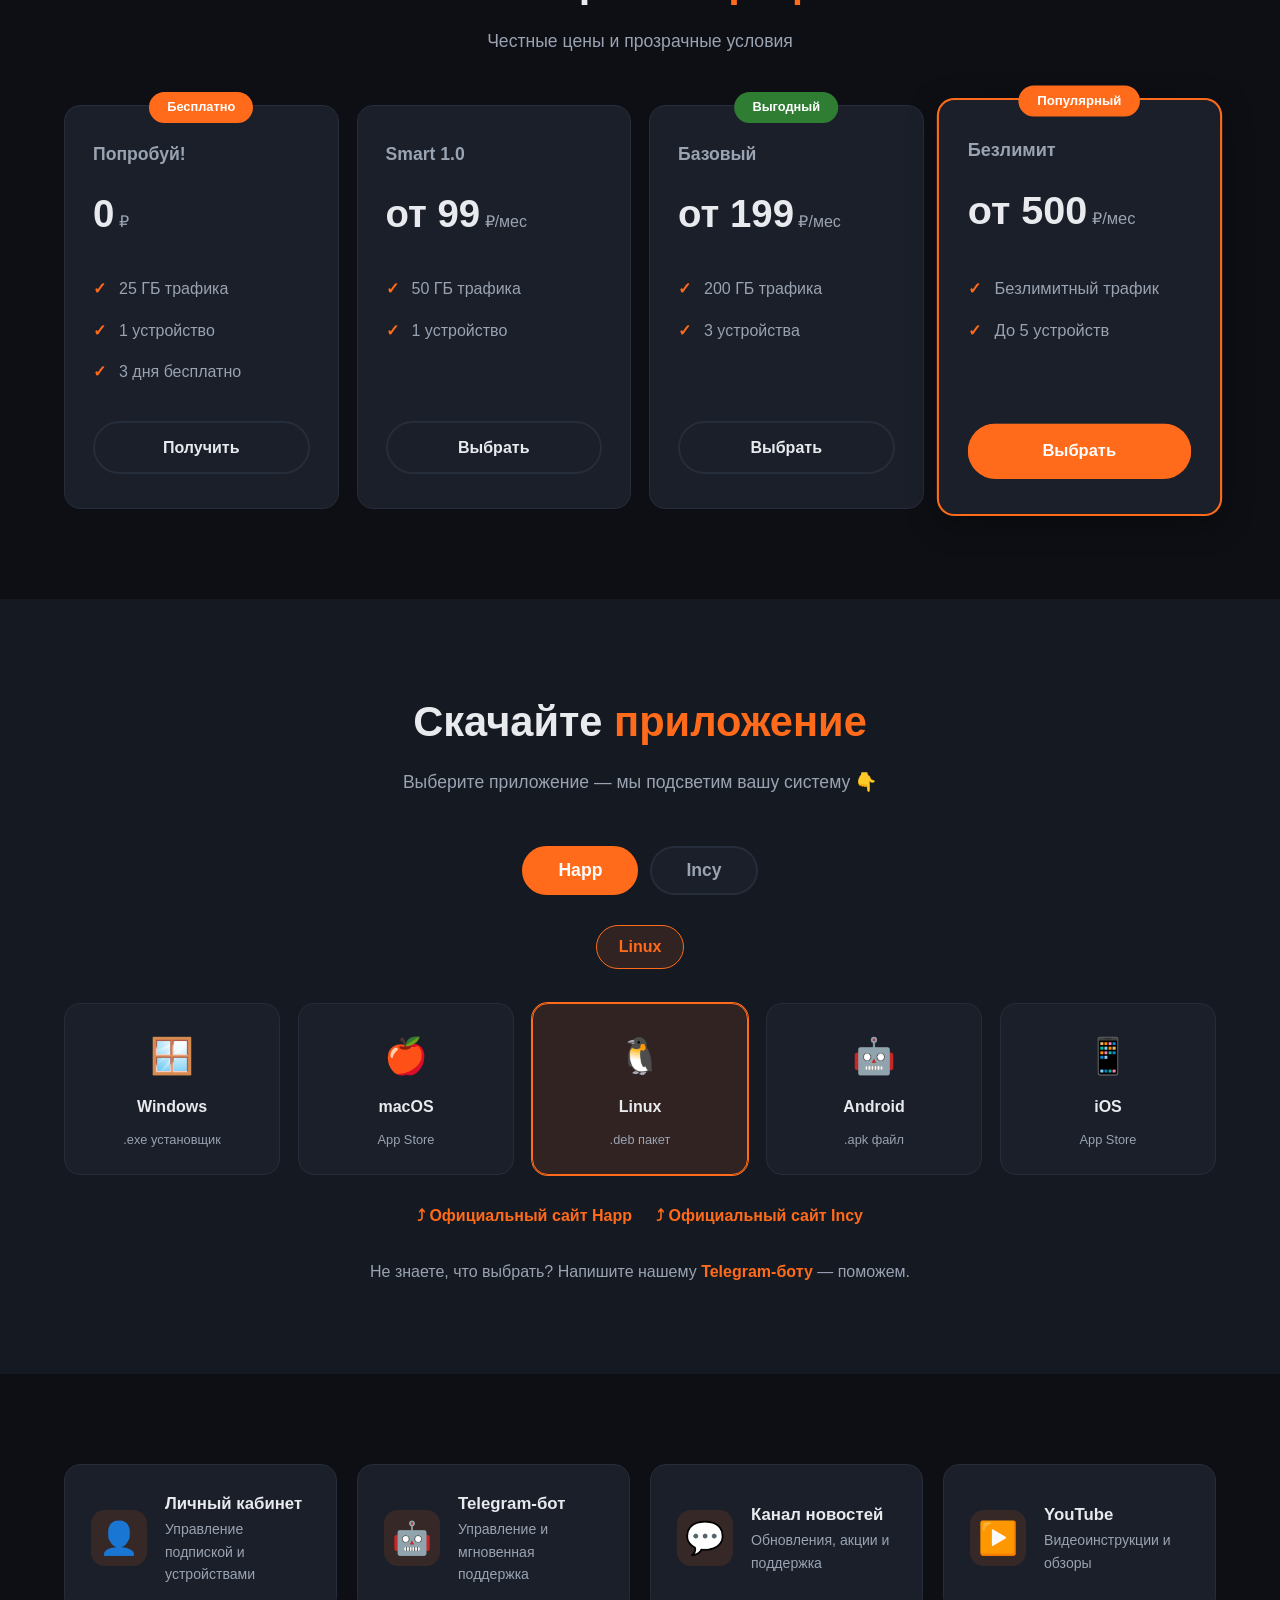
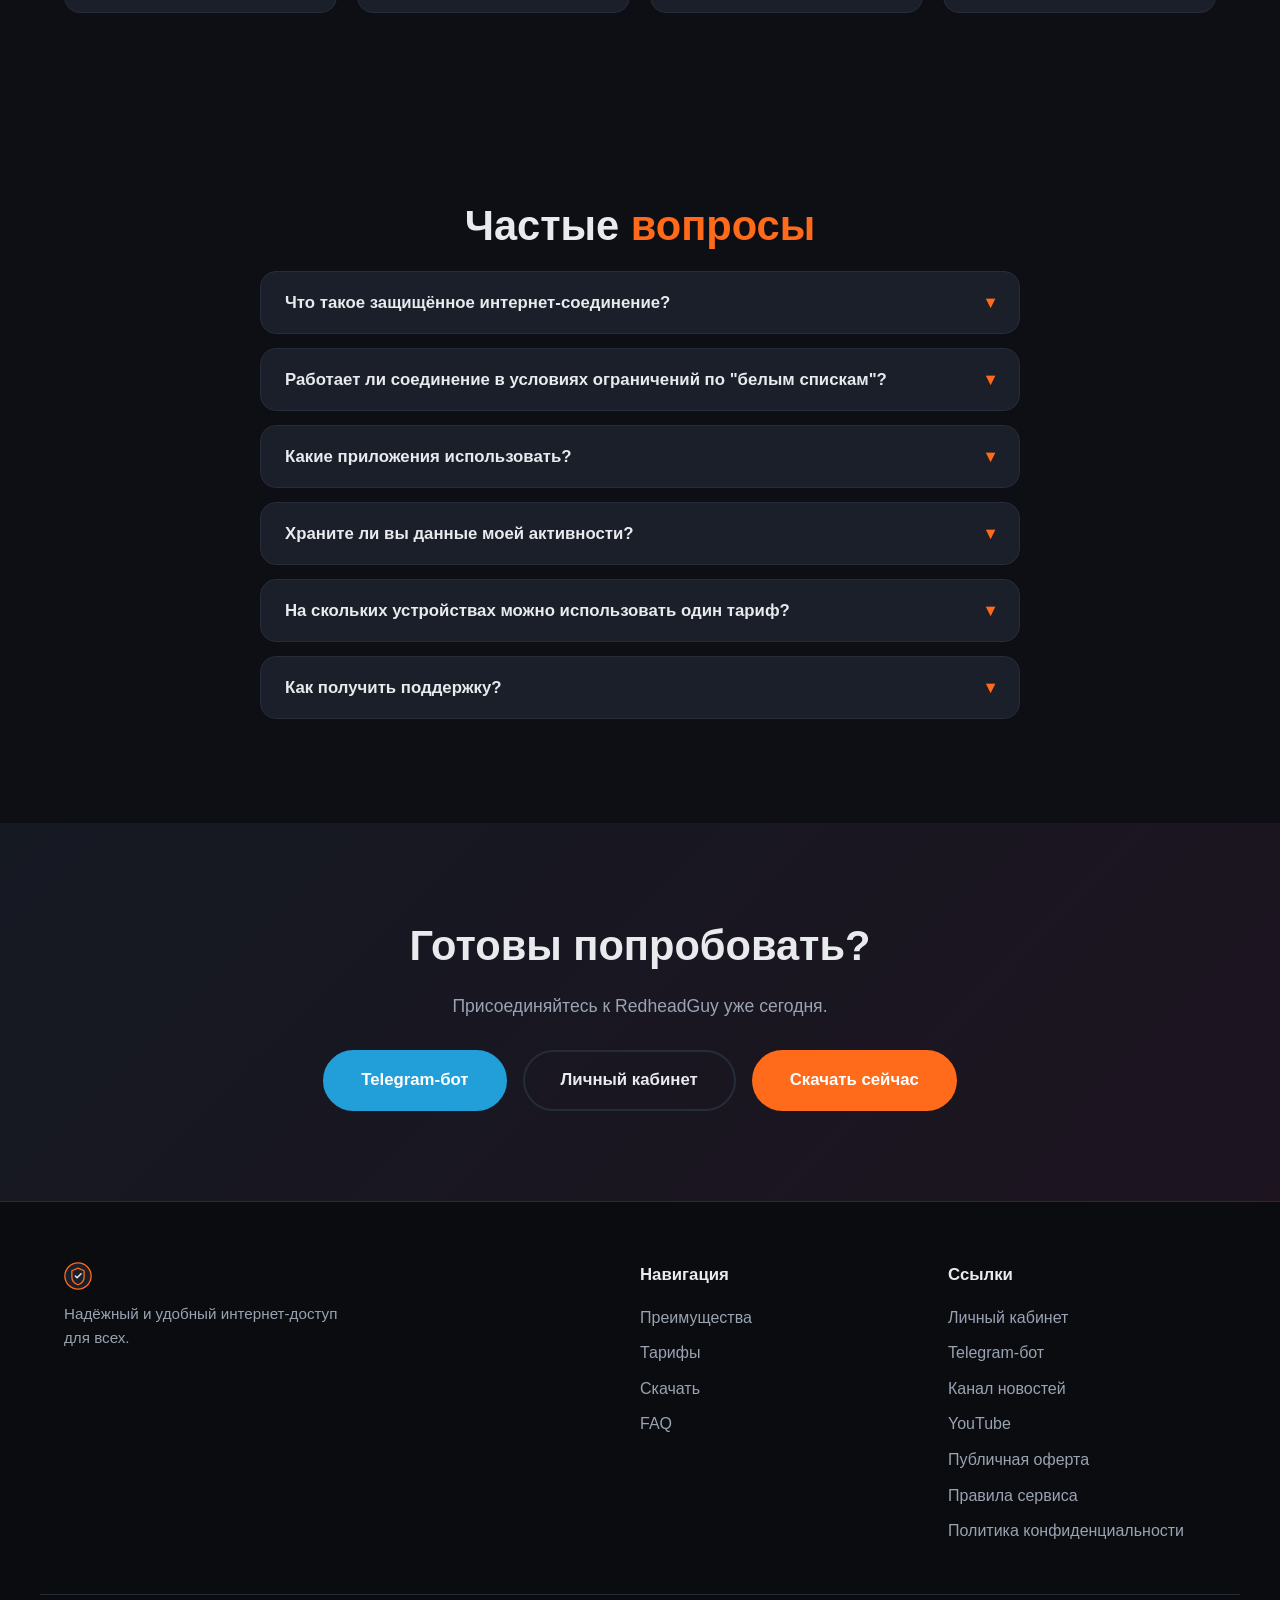
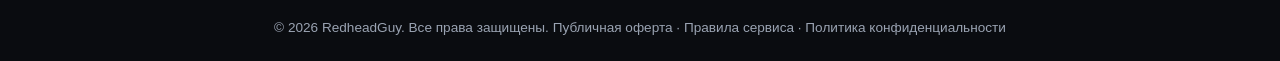
==== commit b5ec3023: "Добавлена страница Правила сервиса" ====
--- a/index.html
+++ b/index.html
@@ -382,12 +382,13 @@
         <a href="https://t.me/+WFtEtlUOzMc1NTAy" target="_blank" rel="noopener" class="footer__link">Канал новостей</a>
         <a href="https://www.youtube.com/channel/UCjN3skKnPLDifWg9TrlGOgA/" target="_blank" rel="noopener" class="footer__link">YouTube</a>
         <a href="offer.html" class="footer__link">Публичная оферта</a>
+        <a href="rules.html" class="footer__link">Правила сервиса</a>
         <a href="privacy.html" class="footer__link">Политика конфиденциальности</a>
       </div>
     </div>
     <div class="container footer__bottom">
       <span>© 2026 RedheadGuy. Все права защищены.</span>
-      <span class="footer__legal"><a href="offer.html">Публичная оферта</a> · <a href="privacy.html">Политика конфиденциальности</a></span>
+      <span class="footer__legal"><a href="offer.html">Публичная оферта</a> · <a href="rules.html">Правила сервиса</a> · <a href="privacy.html">Политика конфиденциальности</a></span>
     </div>
   </footer>
 
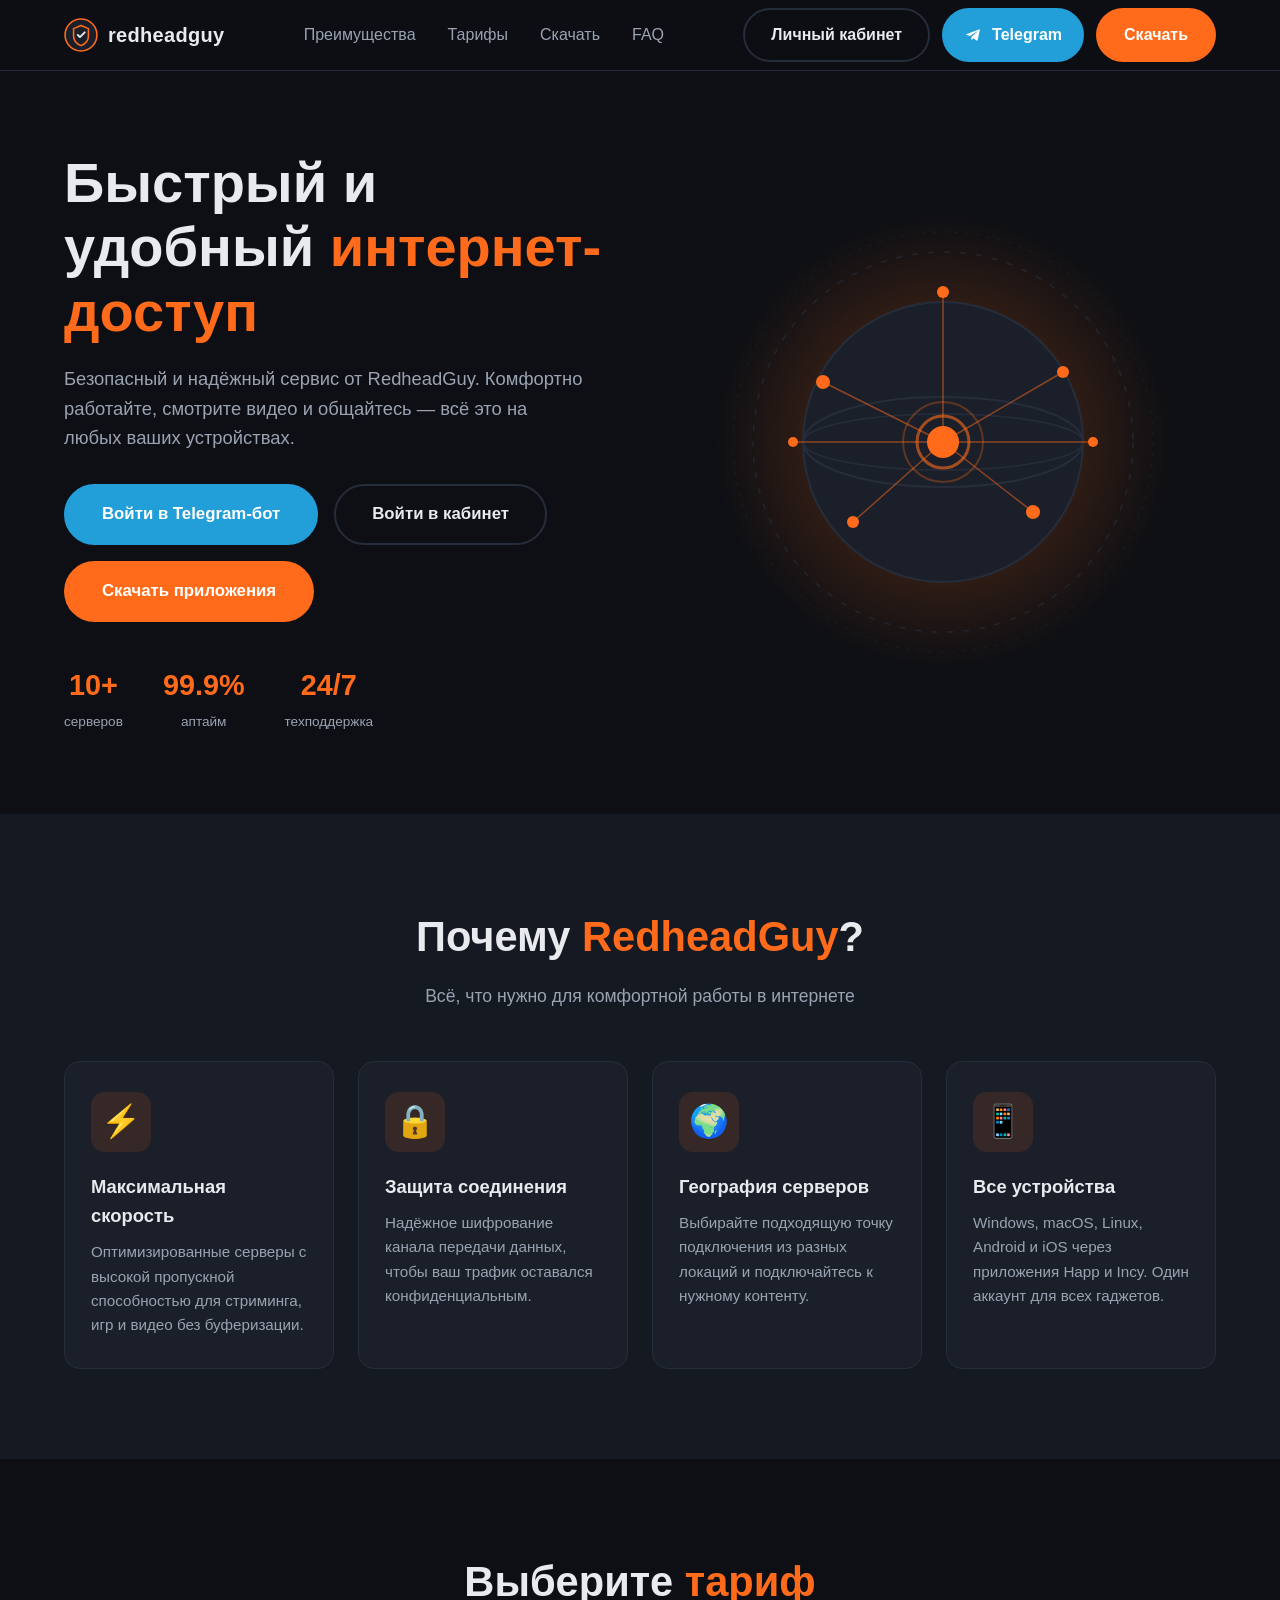
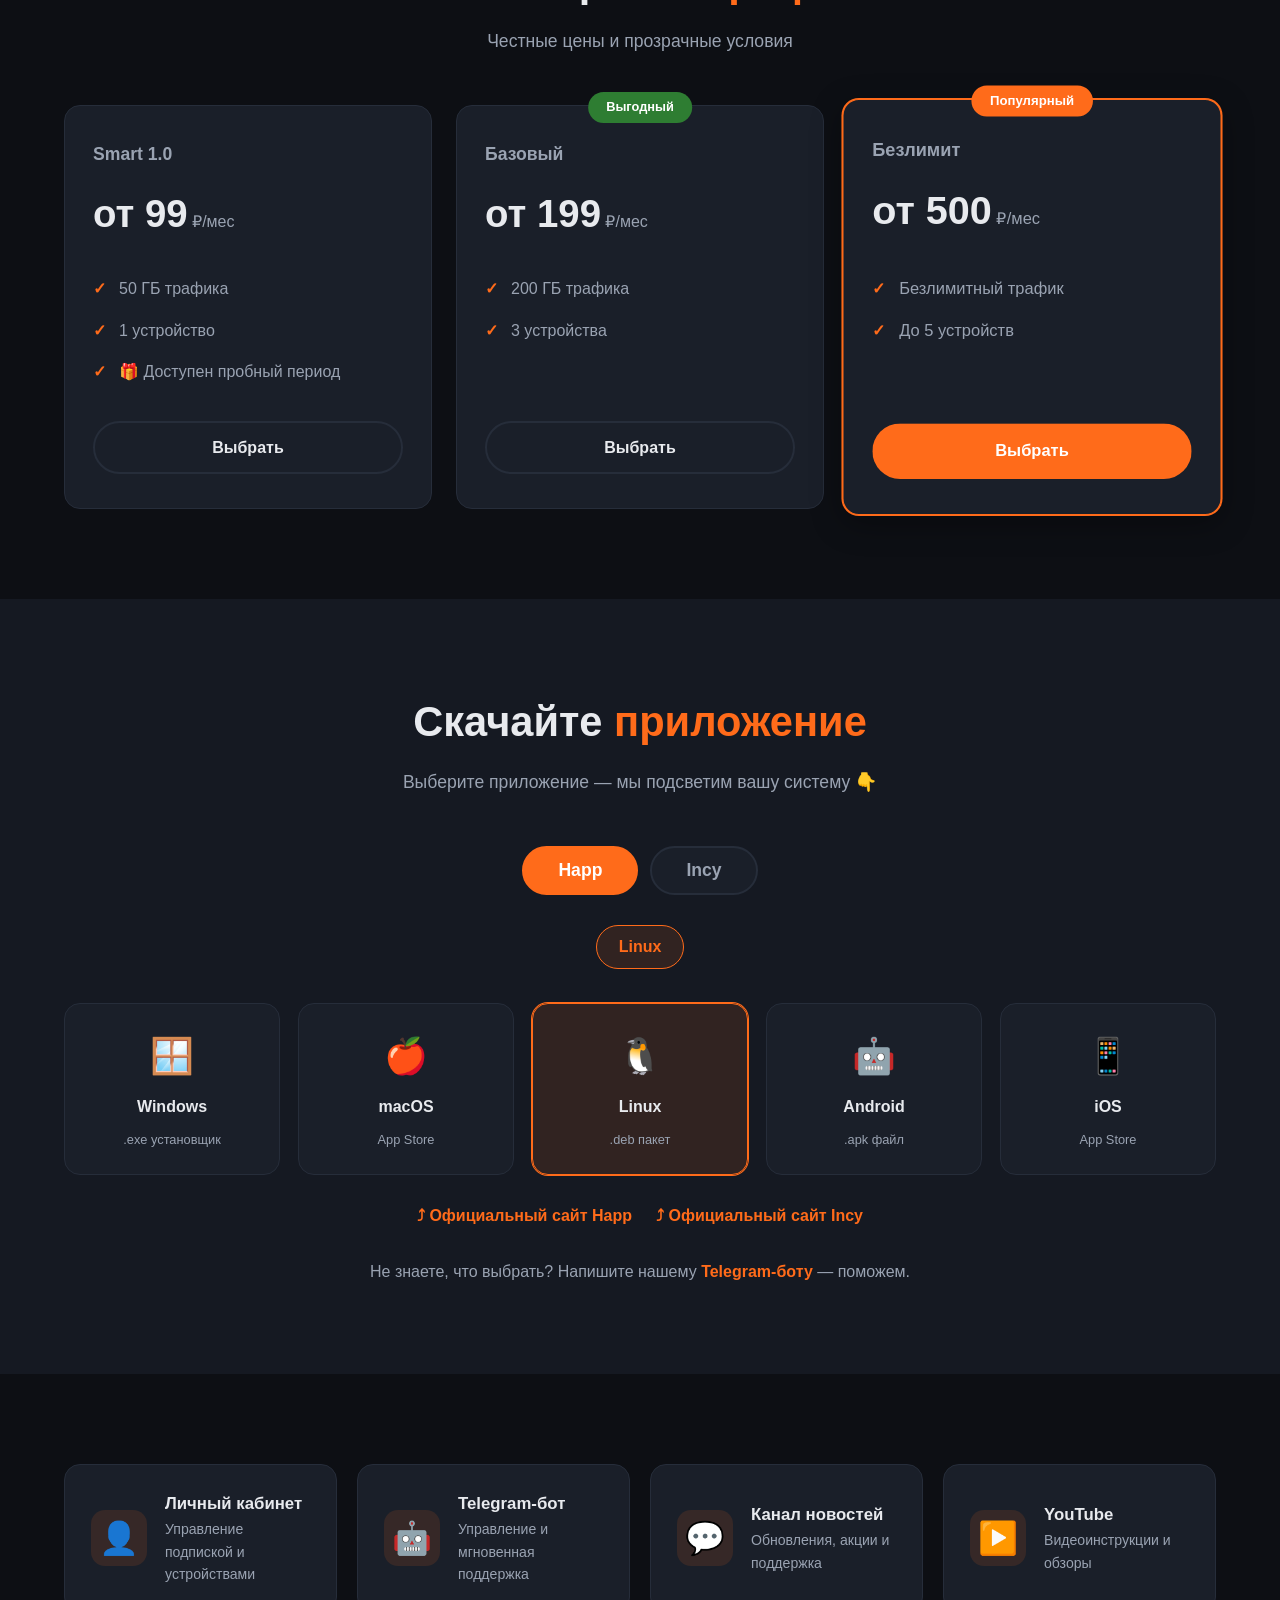
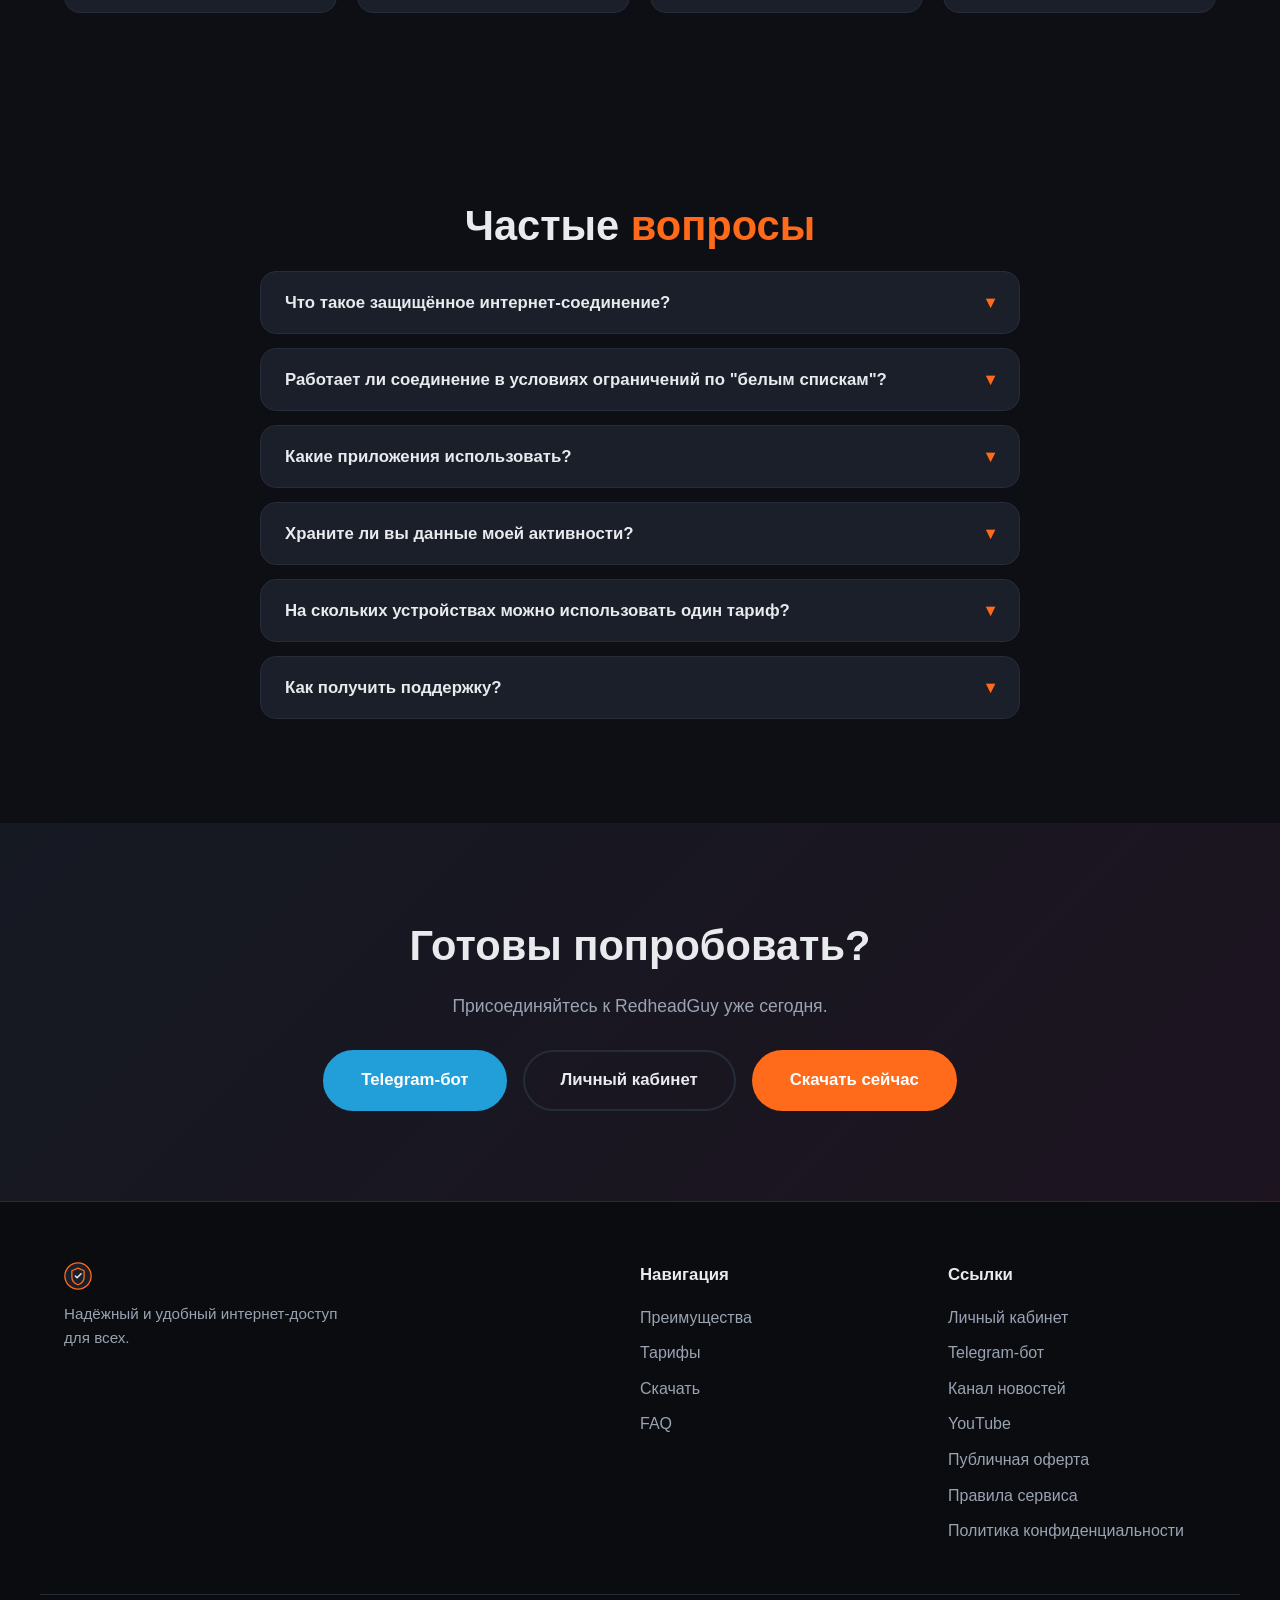
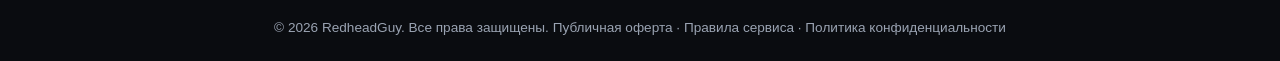
==== commit 9ab24bbb: "Remove try tariff and add trial period note to Smart 1.0 Co-authored-by: userdimon-dev <265735982+us" ====
--- a/index.html
+++ b/index.html
@@ -117,23 +117,7 @@
       <h2 class="section__title">Выберите <span class="accent">тариф</span></h2>
       <p class="section__subtitle">Честные цены и прозрачные условия</p>
 
-      <div class="pricing__grid pricing__grid--4">
-
-        <!-- Попробуй -->
-        <div class="price-card price-card--try">
-          <span class="price-card__badge">Бесплатно</span>
-          <h3 class="price-card__name">Попробуй!</h3>
-          <div class="price-card__cost">
-            <span class="price-card__value">0</span>
-            <span class="price-card__currency">₽</span>
-          </div>
-          <ul class="price-card__list">
-            <li>25 ГБ трафика</li>
-            <li>1 устройство</li>
-            <li>3 дня бесплатно</li>
-          </ul>
-          <a href="https://t.me/redheadguy_bot" target="_blank" rel="noopener" class="btn btn--outline price-card__btn">Получить</a>
-        </div>
+      <div class="pricing__grid">
 
         <!-- Smart 1.0 -->
         <div class="price-card">
@@ -145,6 +129,7 @@
           <ul class="price-card__list">
             <li>50 ГБ трафика</li>
             <li>1 устройство</li>
+            <li>🎁 Доступен пробный период</li>
           </ul>
           <a href="https://cabinet.redheadguy.ru/" target="_blank" rel="noopener" class="btn btn--outline price-card__btn">Выбрать</a>
         </div>
@@ -337,7 +322,7 @@
 
         <div class="faq-item">
           <button class="faq-item__question">На скольких устройствах можно использовать один тариф?<span class="faq-item__arrow">▾</span></button>
-          <div class="faq-item__answer">Всё зависит от тарифа: на тарифе «Smart 1.0» — 1 устройство, на «Базовом» — до 3 устройств, а на «Безлимите» — до 5. Также есть бесплатный вариант «Попробуй» для теста.</div>
+          <div class="faq-item__answer">Всё зависит от тарифа: на тарифе «Smart 1.0» — 1 устройство, на «Базовом» — до 3 устройств, а на «Безлимите» — до 5.</div>
         </div>
 
         <div class="faq-item">
